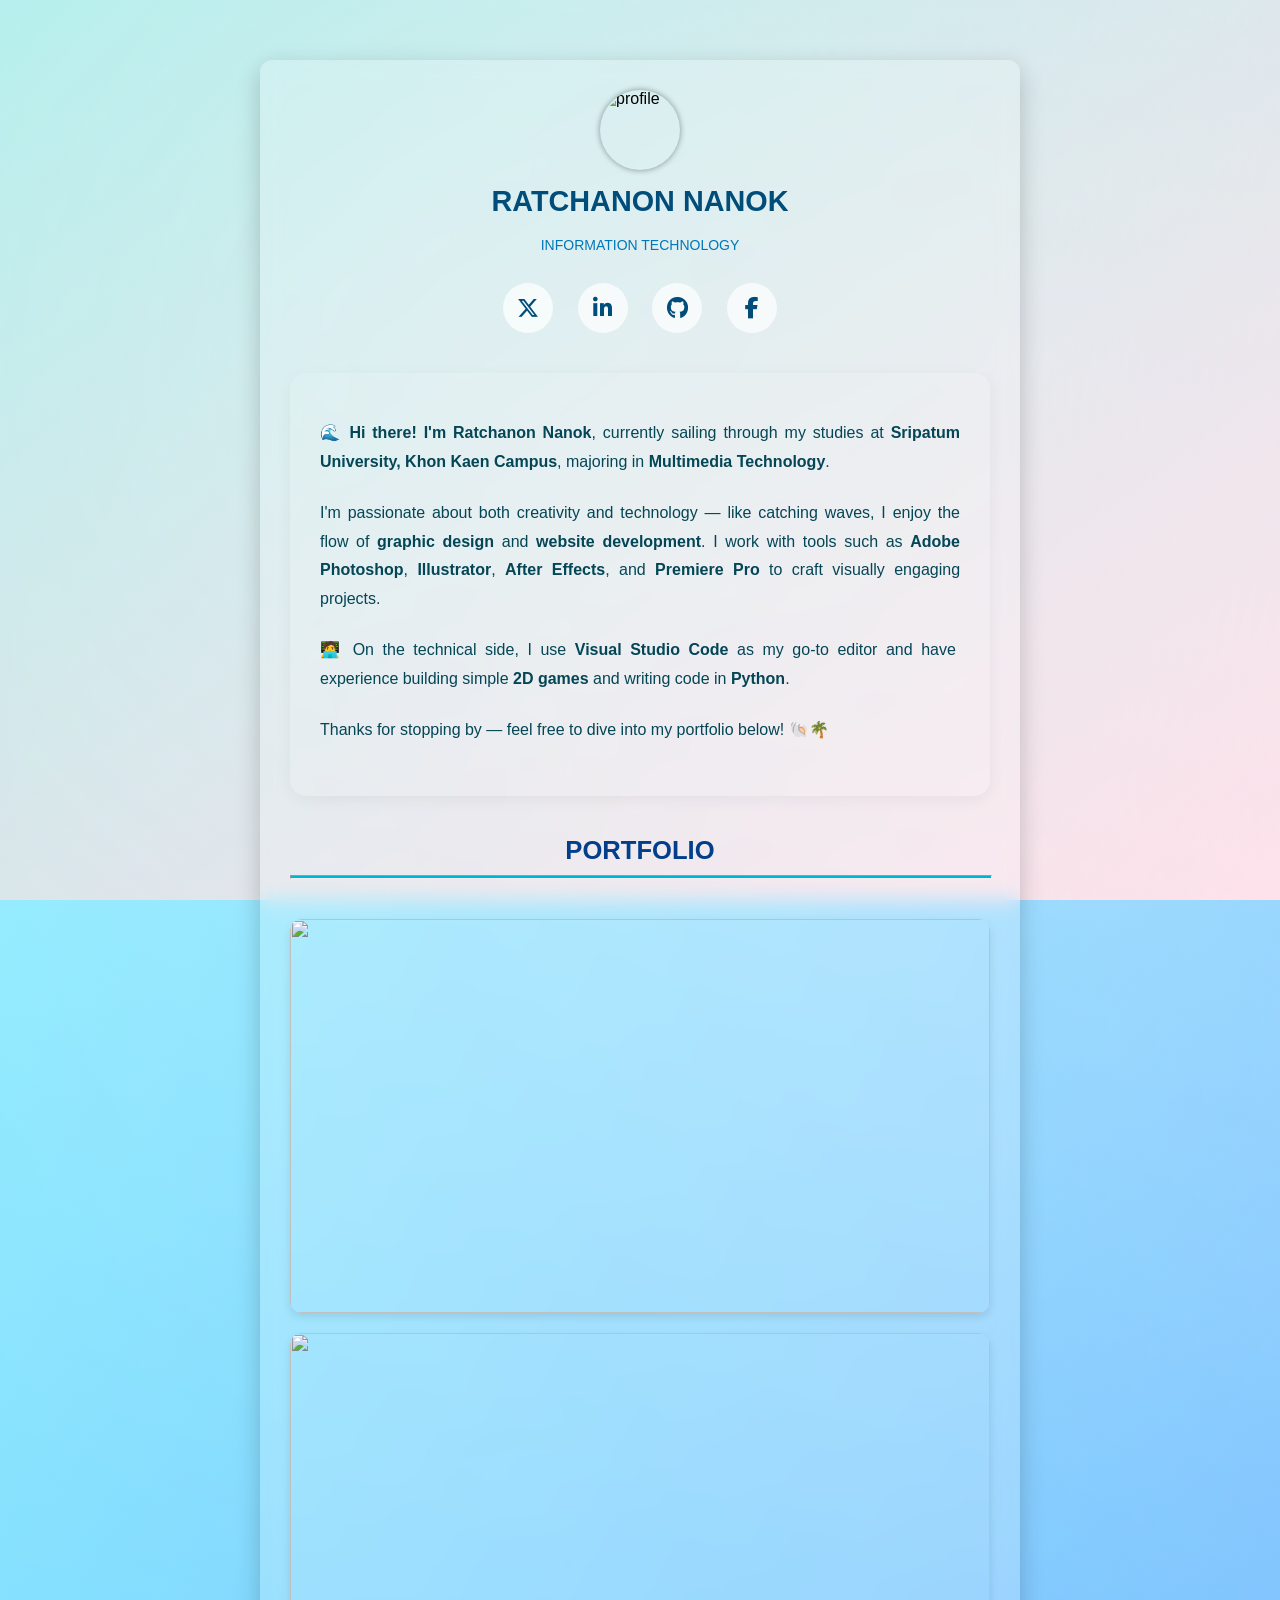
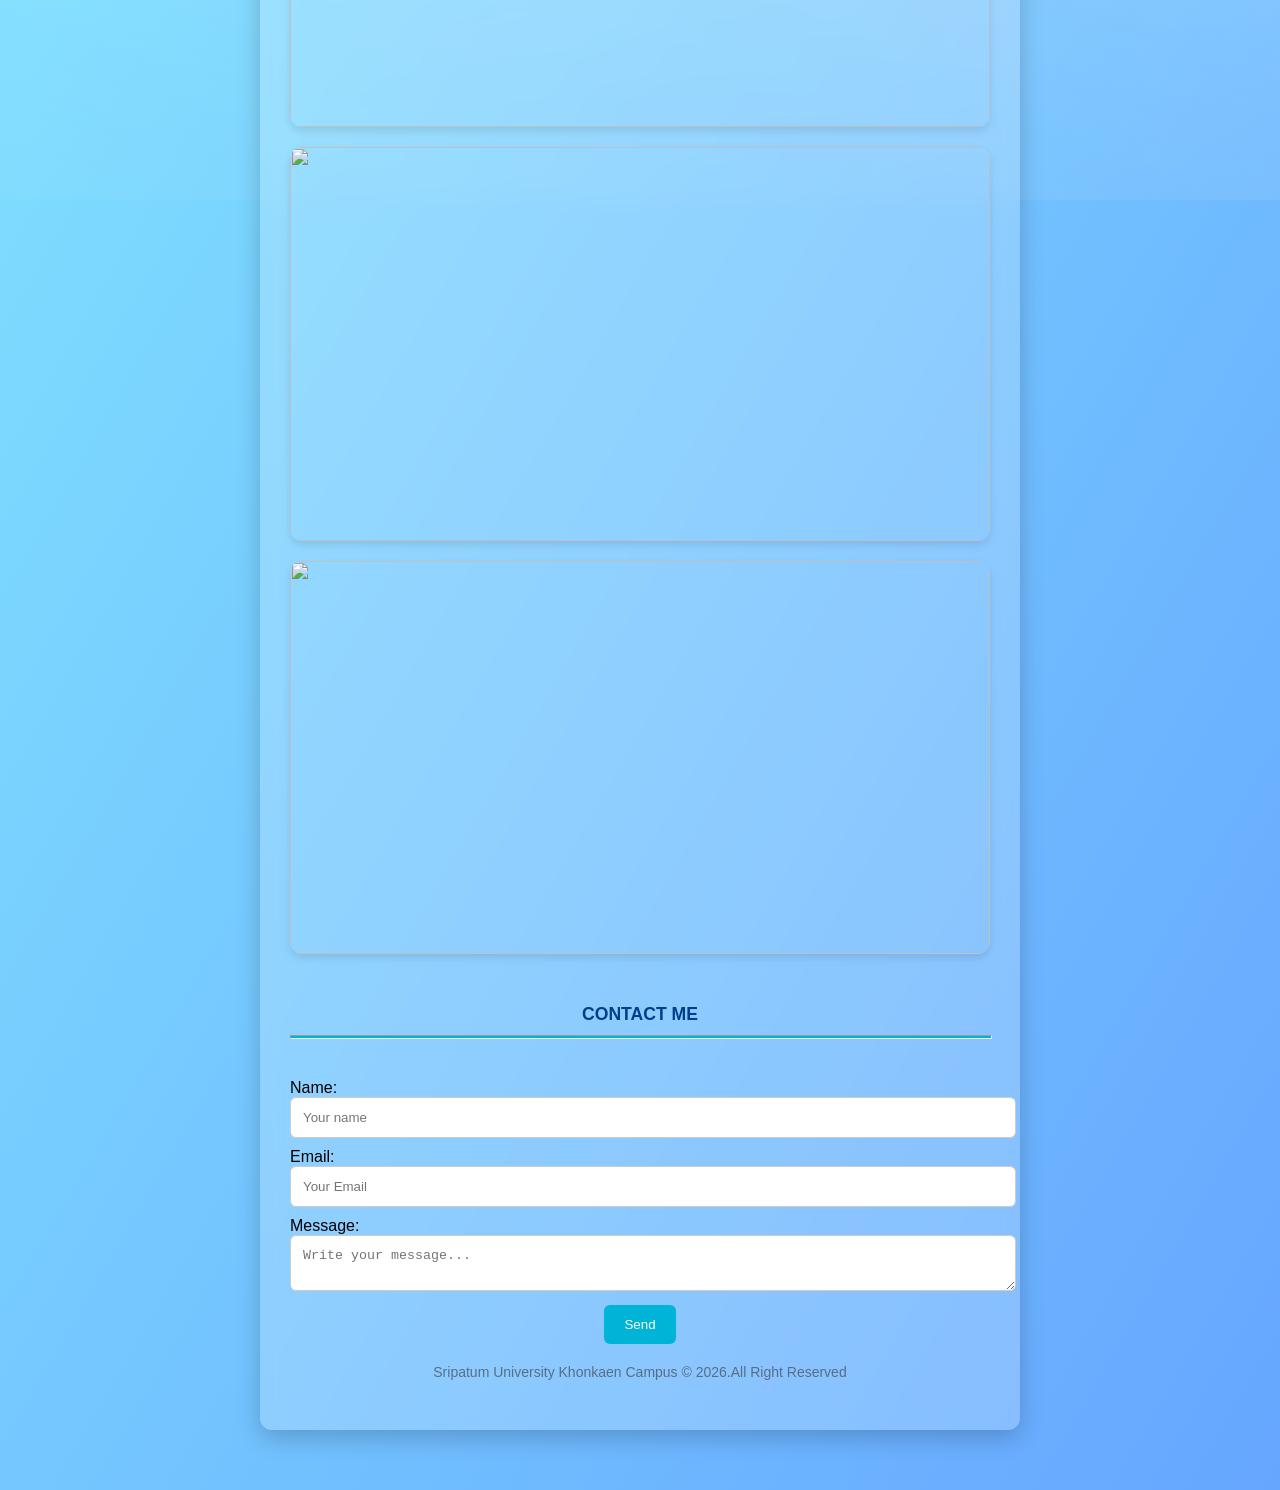
==== public/index.html @ 7cae32bb "Update index.html" ====
<!DOCTYPE html>
<html lang="en">
<head>
    <meta charset="UTF-8">
    <meta name="viewport" content="width=device-width, initial-scale=1.0">
    <title>Portfolio</title>
    
    <link rel="stylesheet" href="style.css">
    <link rel="stylesheet" href="https://cdnjs.cloudflare.com/ajax/libs/foundation/6.9.0/css/foundation.min.css">
    <link rel="stylesheet" href="https://cdnjs.cloudflare.com/ajax/libs/foundation/6.9.0/css/foundation-float.min.css">
    <link rel="stylesheet" href="https://cdnjs.cloudflare.com/ajax/libs/font-awesome/6.5.0/css/all.min.css">
</head>
<body>
<div class="bubble-container">
  <div class="bubble bubble1"></div>
  <div class="bubble bubble2"></div>
  <div class="bubble bubble3"></div>
  <div class="bubble bubble4"></div>
  <div class="bubble bubble5"></div>
  <div class="bubble bubble6"></div>
  <div class="bubble bubble7"></div>
  <div class="bubble bubble8"></div>
  <div class="bubble bubble9"></div>
  <div class="bubble bubble10"></div>
  <div class="bubble bubble11"></div>
  <div class="bubble bubble12"></div>
  <div class="bubble bubble13"></div>
  <div class="bubble bubble14"></div>
  <div class="bubble bubble15"></div>
</div>

  <div class="shimmer-light"></div>
  <div class="bg-wave"></div> <!-- ใส่ background ที่ลอยอยู่ -->
  <div class="container">

        <img class="logo" src="image/profile.jpg" alt="profile">
        <h1 class="name">Ratchanon Nanok</h1>
        <span class="slogan">Information Technology</span>
        <div class="social-img">
<ul>
  <li>
    <a href="https://x.com/tuchrucha" target="_blank">
      <i class="fab fa-x-twitter"></i>
    </a>
  </li>
  <li>
    <a href="https://www.linkedin.com/in/tuchrucha-proof-b56066392//" target="_blank">
      <i class="fab fa-linkedin-in"></i>
    </a>
  </li>
  <li>
    <a href="https://github.com/tuchrucha-alt" target="_blank">
      <i class="fab fa-github"></i>
    </a>
  </li>
  <li>
    <a href="https://www.facebook.com/ruchanon.nanok/" target="_blank">
      <i class="fab fa-facebook-f"></i>
    </a>
  </li>
</ul>

        <div class="bio sea-theme">
  <p>🌊 <strong>Hi there! I'm Ratchanon Nanok</strong>, currently sailing through my studies at <strong>Sripatum University, Khon Kaen Campus</strong>, majoring in <strong>Multimedia Technology</strong>.</p>

  <p>I'm passionate about both creativity and technology — like catching waves, I enjoy the flow of <strong>graphic design</strong> and <strong>website development</strong>. I work with tools such as <strong>Adobe Photoshop</strong>, <strong>Illustrator</strong>, <strong>After Effects</strong>, and <strong>Premiere Pro</strong> to craft visually engaging projects.</p>

  <p>🧑‍💻 On the technical side, I use <strong>Visual Studio Code</strong> as my go-to editor and have experience building simple <strong>2D games</strong> and writing code in <strong>Python</strong>.</p>

  <p>Thanks for stopping by — feel free to dive into my portfolio below! 🐚🌴</p>
</div>


        <h5 id="portfolio">Portfolio</h5>
        <hr>
        <div class="row">
            <div class="small-6 columns">
                <div class="work">
                    <img src="image/anime-character-traveling.jpg" alt="">
                </div>
            </div>
            <div class="small-6 columns">
                <div class="work">
                    <img src="image/anime-style-boy-girl-couple.jpg" alt="">
                </div>
            </div>
            <div class="small-6 columns">
                <div class="work">
                    <img src="image/beautiful-anime-flowers-cartoon-scene.jpg" alt="">
                </div>
            </div>
            <div class="small-6 columns">
                <div class="work">
                    <img src="image/river-landscape-illustration-pixel-art-style.jpg" alt="">
                </div>
            </div>
        </div>
        <h5>Contact Me</h5>
        <hr>
<form action="https://formspree.io/f/manaoppa" method="POST" onsubmit="setTimeout(() => this.reset(), 100);">
  <div class="row">
    <div class="medium-6 columns">
      <label for="name">Name:
        <input type="text" name="name" required placeholder="Your name">
      </label>
    </div>
    <div class="medium-6 columns">
      <label for="email">Email:
        <input type="email" name="email" required placeholder="Your Email">
      </label>
    </div>
    <div class="medium-12 columns">
      <label for="message">Message:
        <textarea name="message" required placeholder="Write your message..."></textarea>
      </label>
     <div style="text-align: center;">
  <button class="button" type="submit">Send</button>
</div>

  </div>
</form>


            <div class="footer">
                Sripatum University Khonkaen Campus &copy;
                <script>
                    document.write(new Date().getFullYear())
                </script>.All Right Reserved
            </div>
</body>
</html>
---- public/style.css ----
/* 🌊 Sea-themed background with glassmorphism content */

body {
    margin: 0;
    font-family: 'Segoe UI', Tahoma, Geneva, Verdana, sans-serif;
    position: relative;
    min-height: 100vh;
    background: linear-gradient(120deg, #89f7fe, #66a6ff);
    overflow-x: hidden;
}

/* Sea background overlay */
.bg-wave {
    position: fixed;
    top: 0;
    left: 0;
    width: 100%;
    height: 100%;
    background: linear-gradient(to bottom right, #a8edea, #fed6e3);
    z-index: -2;
}

.bg-wave::after {
    content: "";
    position: absolute;
    top: 0;
    left: 0;
    width: 200%;
    height: 200%;
    background: radial-gradient(circle at 20% 20%, rgba(255,255,255,0.4), transparent 70%),
                radial-gradient(circle at 80% 40%, rgba(255,255,255,0.4), transparent 70%);
    z-index: -1;
    animation: floatwave 15s ease-in-out infinite;
    opacity: 0.6;
}

@keyframes floatwave {
    0% { transform: translateY(0); }
    50% { transform: translateY(-40px); }
    100% { transform: translateY(0); }
}

body::before {
    content: '';
    position: fixed;
    top: 0;
    left: 0;
    width: 100%;
    height: 100%;
    background-image: url('wave-overlay.svg'); /* หรือภาพทะเลแนวใส */
    background-size: cover;
    background-position: center;
    opacity: 0.2;
    z-index: -3;
}

/* Floating container */
.container {
    background: rgba(255, 255, 255, 0.2);
    backdrop-filter: blur(10px);
    -webkit-backdrop-filter: blur(10px);
    padding: 30px;
    border-radius: 12px;
    max-width: 700px;
    margin: 60px auto;
    box-shadow: 0 8px 24px rgba(0,0,0,0.2);
    position: relative;
    z-index: 1;
}

/* Profile */
img.logo {
    width: 80px;
    height: 80px;
    border-radius: 50%;
    display: block;
    margin: 0 auto;
    box-shadow: 0 0 6px rgba(0, 0, 0, 0.4);
}

h1.name {
    text-transform: uppercase;
    font-size: 1.8rem;
    font-weight: bold;
    text-align: center;
    margin-top: 15px;
    color: #004d7a;
}

span.slogan {
    display: block;
    text-align: center;
    text-transform: uppercase;
    font-size: 14px;
    color: #0077b6;
    margin-bottom: 30px;
}

/* Social Media Icons */
.social-img ul {
    margin: 0;
    padding: 0;
    text-align: center;
    margin-bottom: 40px;
}

.social-img ul li {
    display: inline-flex;
    justify-content: center;
    align-items: center;
    width: 50px;
    height: 50px;
    margin: 0 10px;
    background: rgba(255, 255, 255, 0.7);
    border-radius: 50%;
    cursor: pointer;
    transition: background 150ms ease-in-out, transform 0.2s;
}

.social-img ul li i {
    font-size: 22px;
    color: #004d7a;
    transition: color 0.3s ease, transform 0.3s ease;
}

.social-img ul li:hover {
    background: #ffffff;
    transform: scale(1.2);
}

.social-img ul li:hover i.fa-x-twitter {
    color: #000000;
}
.social-img ul li:hover i.fa-linkedin-in {
    color: #0077B5;
}
.social-img ul li:hover i.fa-github {
    color: #333333;
}
.social-img ul li:hover i.fa-facebook-f {
    color: #1877F2;
}

/* Bio Section */
p.bio {
    text-align: center;
    color: #333;
    font-size: 15px;
    line-height: 1.6;
}

/* Section Headings */
h5 {
    text-align: center;
    font-size: 1.1rem;
    margin-top: 50px;
    margin-bottom: 0;
    text-transform: uppercase;
    color: #023e8a;
}

/* ✅ ปรับ width ให้มีหน่วย */
hr {
    width: 100%;
    height: 2px;
    background-color: #00b4d8;
    margin-bottom: 40px;
    margin-top: 10px;
}

/* Portfolio */
.work {
    margin-bottom: 20px;
}

.work img {
    width: 100%;
    border-radius: 10px;
    transition: transform 0.3s ease;
}

.work img:hover {
    transform: scale(1.03);
}

/* Contact Form */
form input,
form textarea {
    width: 100%;
    padding: 12px;
    border: 1px solid #ccc;
    margin-bottom: 10px;
    border-radius: 6px;
}

form .button {
    background-color: #00b4d8;
    color: white;
    padding: 12px 20px;
    border: none;
    border-radius: 6px;
    cursor: pointer;
    transition: background 0.3s;
}

form .button:hover {
    background-color: #0077b6;
}

/* Footer */
.footer {
    text-align: center;
    padding: 20px 0;
    color: rgba(51, 51, 51, 0.6);
    font-size: 14px;
}
.bubble-container {
  position: fixed;
  top: 0;
  left: 0;
  width: 100%;
  height: 100%;
  pointer-events: none; /* ให้คลิกผ่านได้ */
  z-index: -1;
  overflow: hidden;
}
.bubble-container {
  position: fixed;
  top: 0;
  left: 0;
  width: 100%;
  height: 100%;
  pointer-events: none;
  z-index: -1;
  overflow: hidden;
}

.bubble {
  position: absolute;
  bottom: -50px;
  border-radius: 50%;
  background: rgba(255, 255, 255, 0.6); /* สีฟองชัดขึ้น */
  opacity: 0.8;
  animation: rise 12s ease-in infinite;
}

@keyframes rise {
  0% {
    transform: translateY(0) scale(1);
    opacity: 0.6;
  }
  50% {
    opacity: 1;
  }
  100% {
    transform: translateY(-120vh) scale(0.5);
    opacity: 0;
  }
}

/* 🎈 ปรับขนาด ตำแหน่ง เวลาแตกต่าง */
.bubble1  { width: 12px; height: 12px; left: 5%;  animation-delay: 0s;  animation-duration: 10s; }
.bubble2  { width: 20px; height: 20px; left: 15%; animation-delay: 2s;  animation-duration: 14s; }
.bubble3  { width: 16px; height: 16px; left: 25%; animation-delay: 4s;  animation-duration: 12s; }
.bubble4  { width: 10px; height: 10px; left: 35%; animation-delay: 1s;  animation-duration: 11s; }
.bubble5  { width: 18px; height: 18px; left: 45%; animation-delay: 3s;  animation-duration: 13s; }
.bubble6  { width: 14px; height: 14px; left: 55%; animation-delay: 1.5s;animation-duration: 10s; }
.bubble7  { width: 22px; height: 22px; left: 65%; animation-delay: 2.5s;animation-duration: 15s; }
.bubble8  { width: 12px; height: 12px; left: 75%; animation-delay: 0.5s;animation-duration: 9s; }
.bubble9  { width: 18px; height: 18px; left: 85%; animation-delay: 1s;  animation-duration: 11s; }
.bubble10 { width: 10px; height: 10px; left: 95%; animation-delay: 3s;  animation-duration: 13s; }
.bubble11 { width: 15px; height: 15px; left: 20%; animation-delay: 4s;  animation-duration: 10s; }
.bubble12 { width: 17px; height: 17px; left: 40%; animation-delay: 2s;  animation-duration: 12s; }
.bubble13 { width: 13px; height: 13px; left: 60%; animation-delay: 5s;  animation-duration: 10s; }
.bubble14 { width: 19px; height: 19px; left: 80%; animation-delay: 0s;  animation-duration: 11s; }
.bubble15 { width: 14px; height: 14px; left: 50%; animation-delay: 1s;  animation-duration: 14s; }

.shimmer-light {
  position: fixed;
  top: 0;
  left: 0;
  width: 200%;
  height: 200%;
  z-index: 0;
  pointer-events: none;
  background:
    radial-gradient(circle at 30% 40%, rgba(255, 255, 255, 0.12) 0%, transparent 50%),
    radial-gradient(circle at 70% 60%, rgba(255, 255, 255, 0.1) 0%, transparent 60%),
    radial-gradient(circle at 50% 20%, rgba(255, 255, 255, 0.08) 0%, transparent 50%);
  animation: shimmerMove 15s ease-in-out infinite;
  opacity: 0.6;
  mix-blend-mode: screen; /* ทำให้ระยิบเบลนด์กับพื้นหลัง */
}

@keyframes shimmerMove {
  0% {
    transform: translate(0%, 0%) rotate(0deg) scale(1);
  }
  50% {
    transform: translate(-10%, -10%) rotate(180deg) scale(1.1);
  }
  100% {
    transform: translate(0%, 0%) rotate(360deg) scale(1);
  }
}
.work {
  width: 100%;
  aspect-ratio: 16 / 9; /* ทำให้ทุกภาพสัดส่วน 16:9 */
  overflow: hidden;
  border-radius: 12px;
  box-shadow: 0 4px 8px rgba(0, 0, 0, 0.1);
  margin-bottom: 20px;
}

.work img {
  width: 100%;
  height: 100%;
  object-fit: cover; /* ตัดภาพให้เต็มกรอบแบบไม่บิดเบี้ยว */
  display: block;
}
.bio.sea-theme {
  background: rgba(255, 255, 255, 0.08);
  padding: 30px;
  border-radius: 16px;
  font-family: 'Segoe UI', sans-serif;
  font-size: 16px;
  color: #044655;
  line-height: 1.75;
  max-width: 720px;
  margin: 0 auto;
  box-shadow: 0 4px 15px rgba(0, 0, 0, 0.05);
}

.bio.sea-theme p {
  margin-bottom: 20px;
  text-align: justify;
}

.bio.sea-theme .emoji {
  margin-right: 5px;
  font-size: 1.2em;
}

.bio.sea-theme .highlight {
  font-weight: 600;
  color: #007a9a;
}

.bio.sea-theme .closing {
  text-align: center;
  font-style: italic;
  color: #066d87;
}
/* ✅ แก้ระยะห่างตัวอักษรของ bio paragraph */
.bio.sea-theme p {
  margin-bottom: 22px;
  line-height: 1.8;         /* ให้พอดี อ่านง่าย */
  letter-spacing: normal;   /* ลดช่องว่างระหว่างตัวอักษร */
  font-size: 16px;
}

/* ✅ ลดความหนาพิเศษเกินไปของ <strong> ใน bio */
.bio.sea-theme strong {
  font-weight: 600; /* จาก 700 หรือ 800 ลดเหลือ 600 ให้อ่านง่ายขึ้น */
}

/* ✅ เพิ่มระยะห่างก่อน portfolio */
#portfolio {
  margin-top: 40px;  /* ปรับค่าตามต้องการ */
  text-align: center;
  font-size: 1.6rem;
}
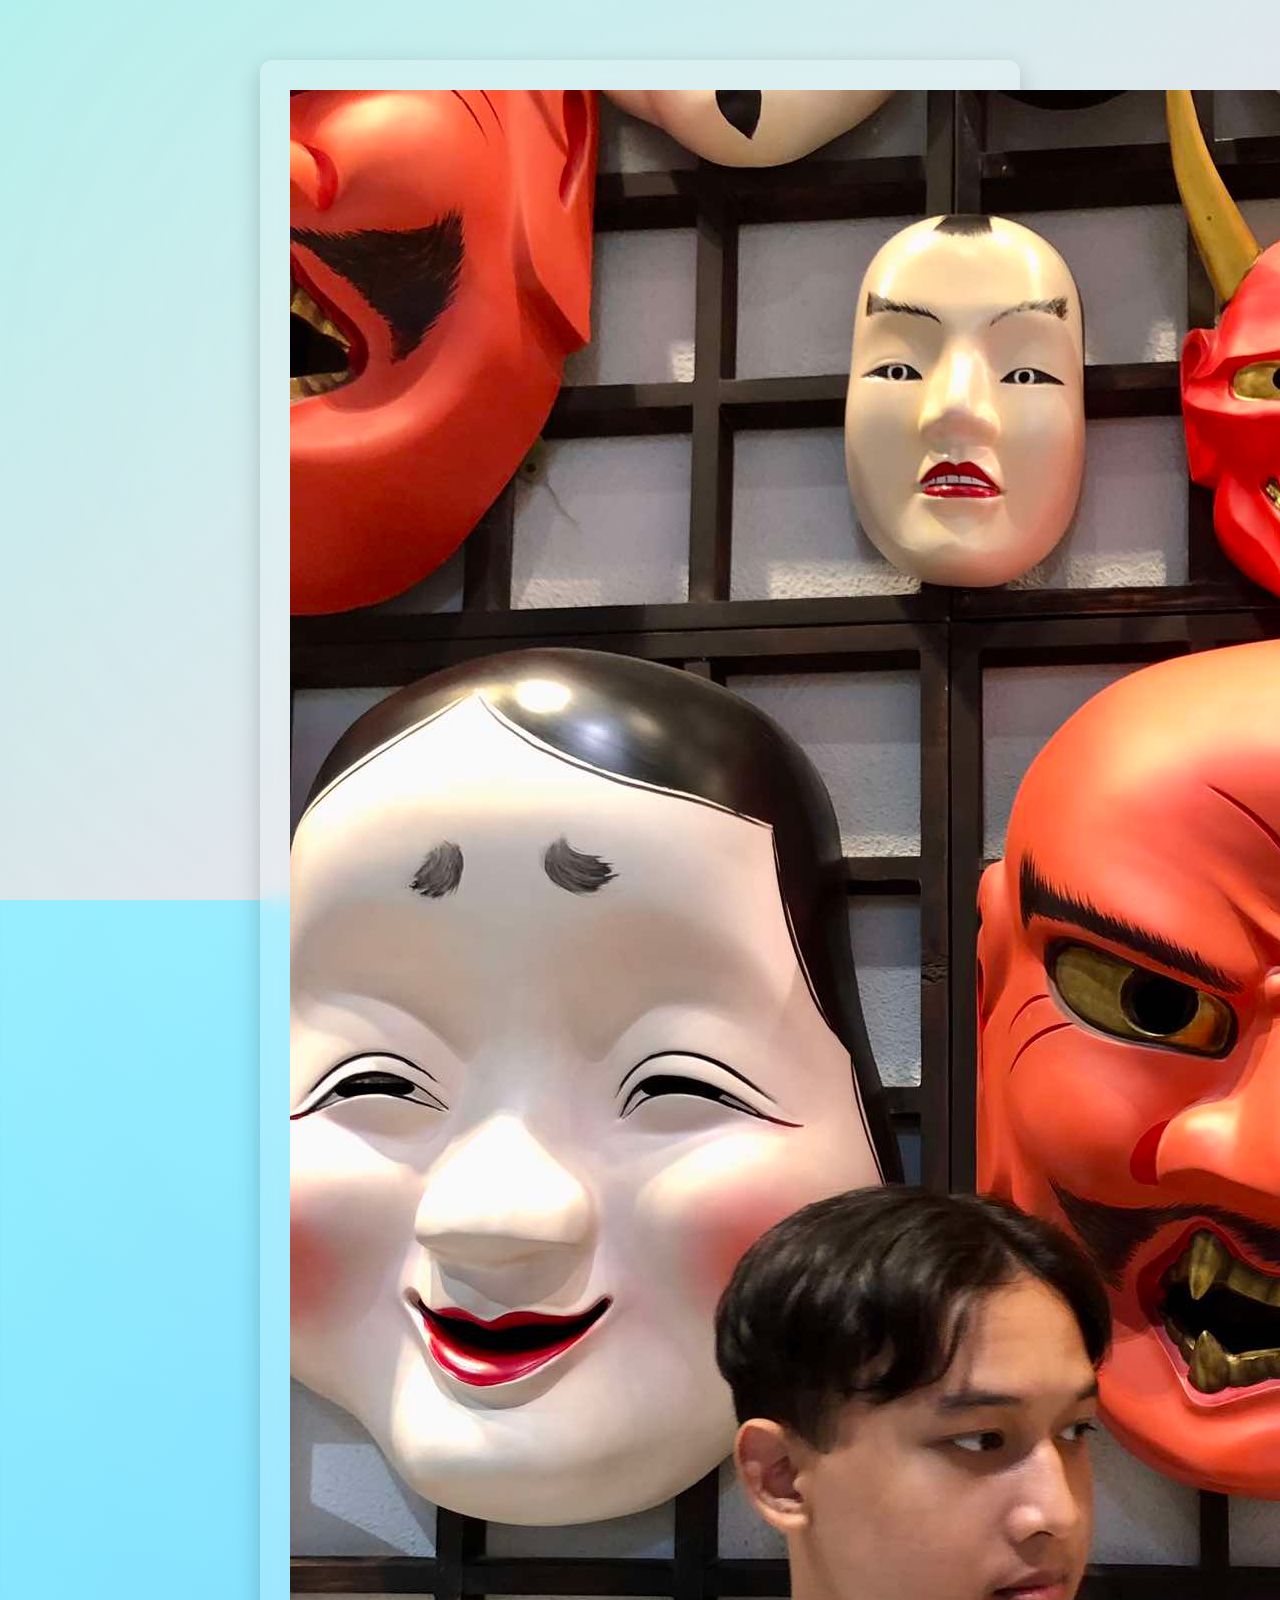
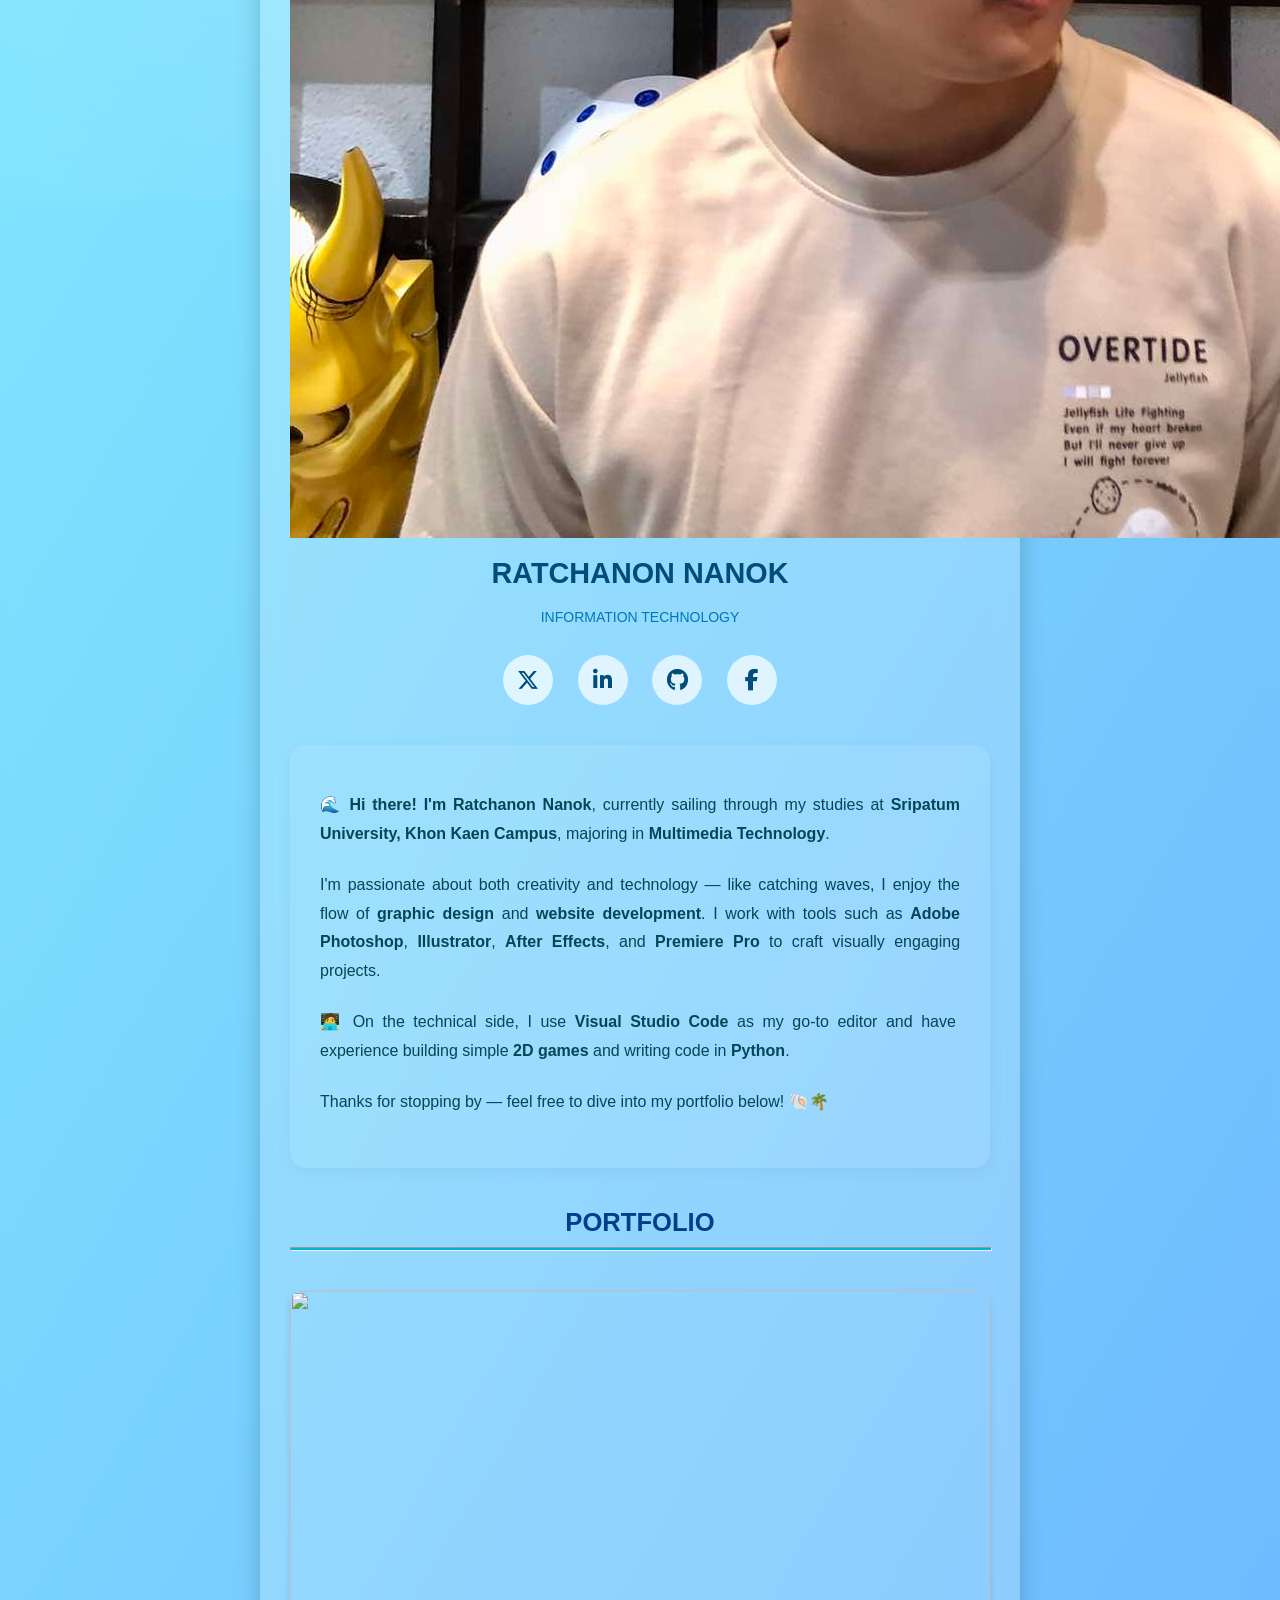
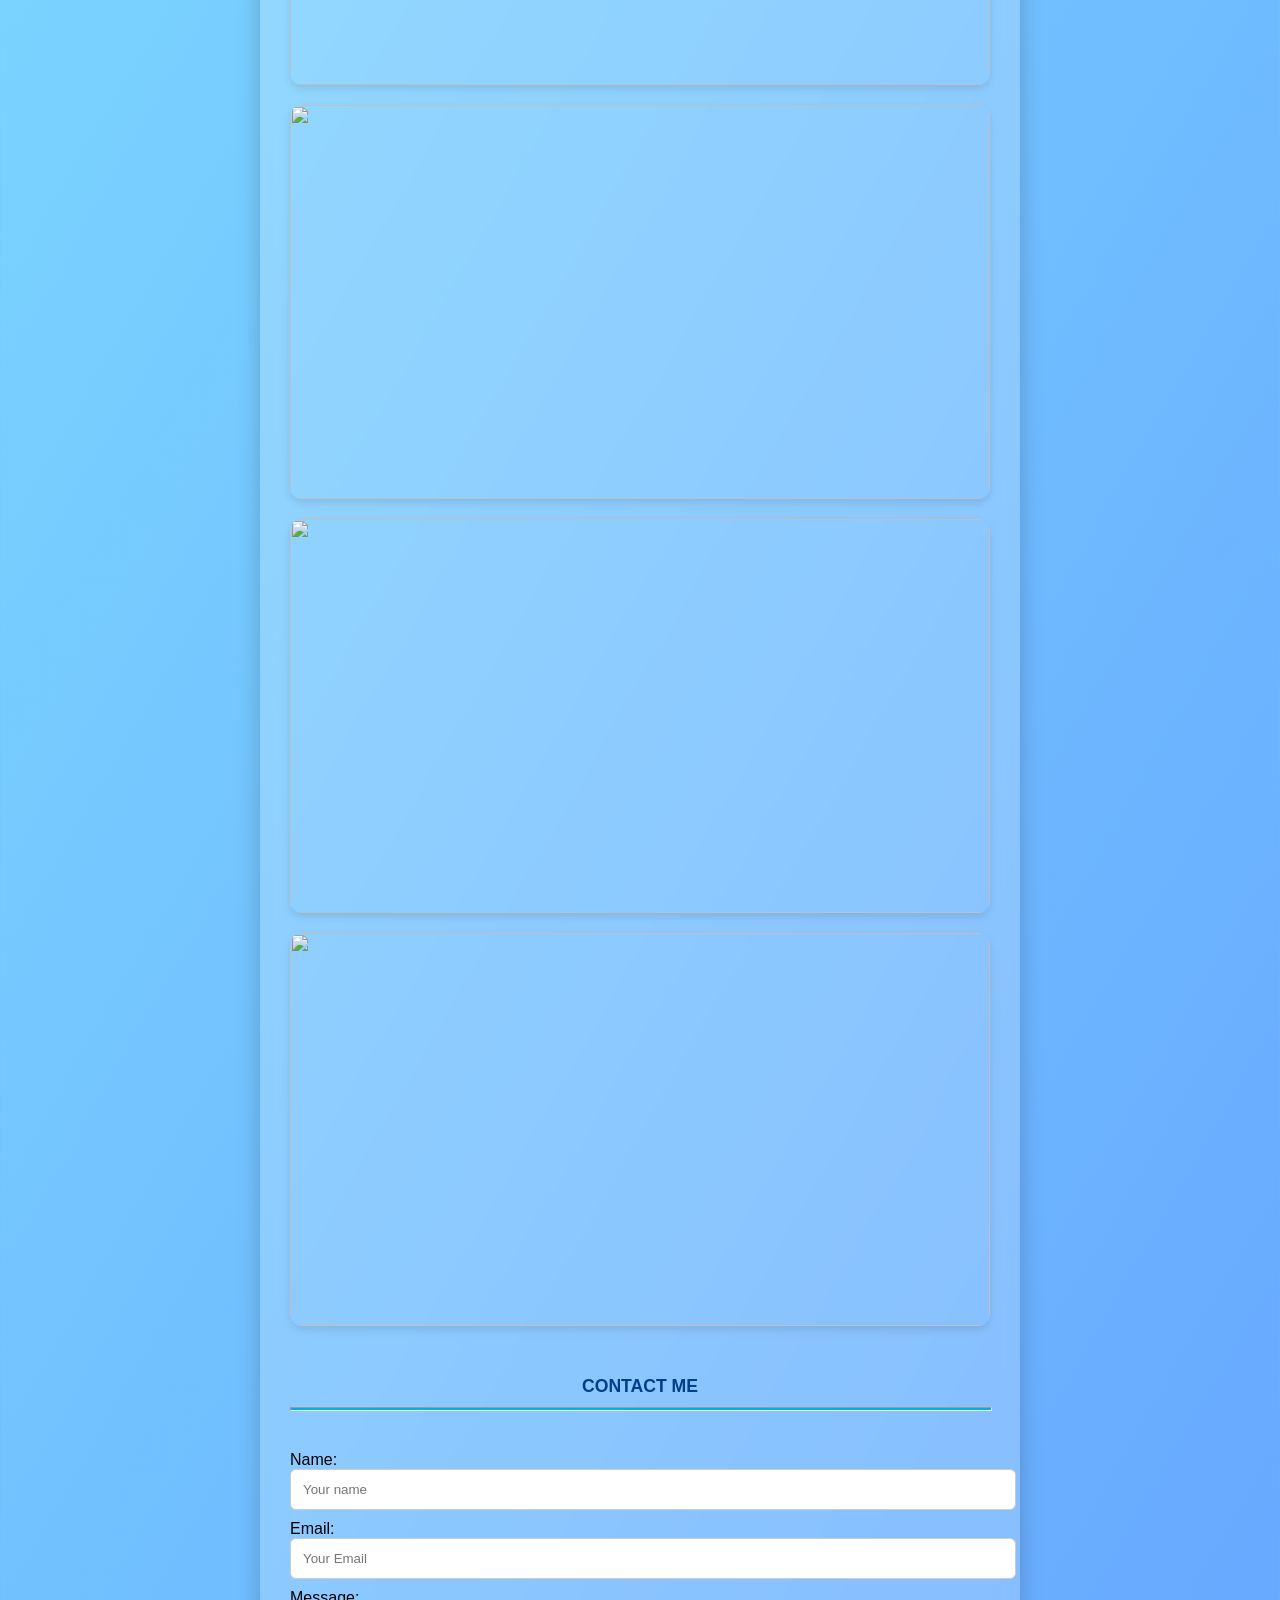
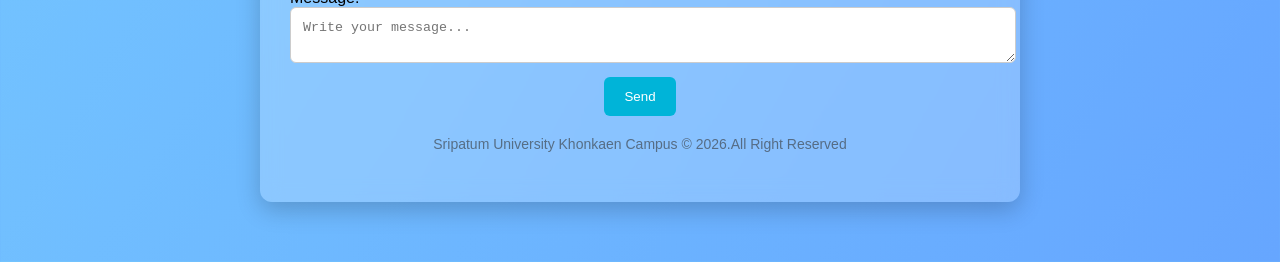
==== commit 6c1d78dd: "Update index.html" ====
--- a/public/index.html
+++ b/public/index.html
@@ -33,7 +33,7 @@
   <div class="bg-wave"></div> <!-- ใส่ background ที่ลอยอยู่ -->
   <div class="container">
 
-        <img class="logo" src="image/profile.jpg" alt="profile">
+        <img src="public/image/profile.jpg" alt="profile">
         <h1 class="name">Ratchanon Nanok</h1>
         <span class="slogan">Information Technology</span>
         <div class="social-img">
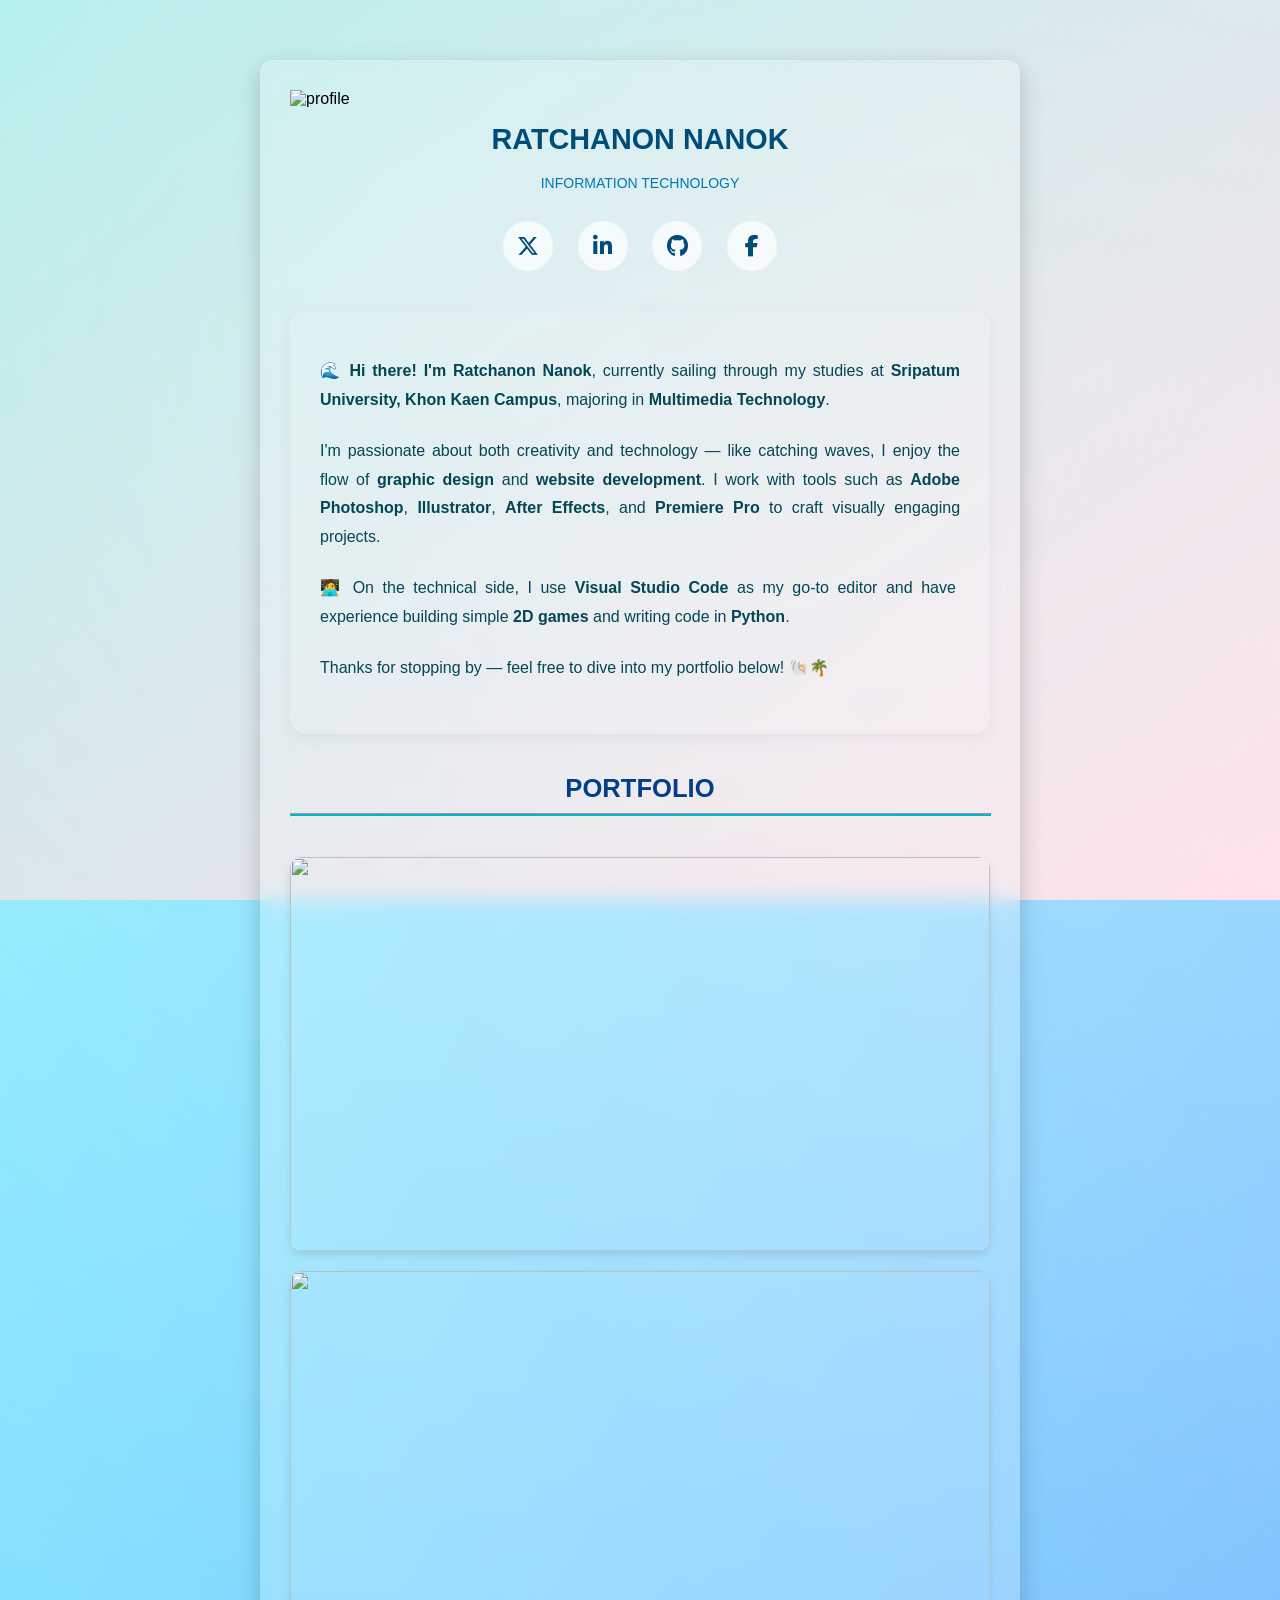
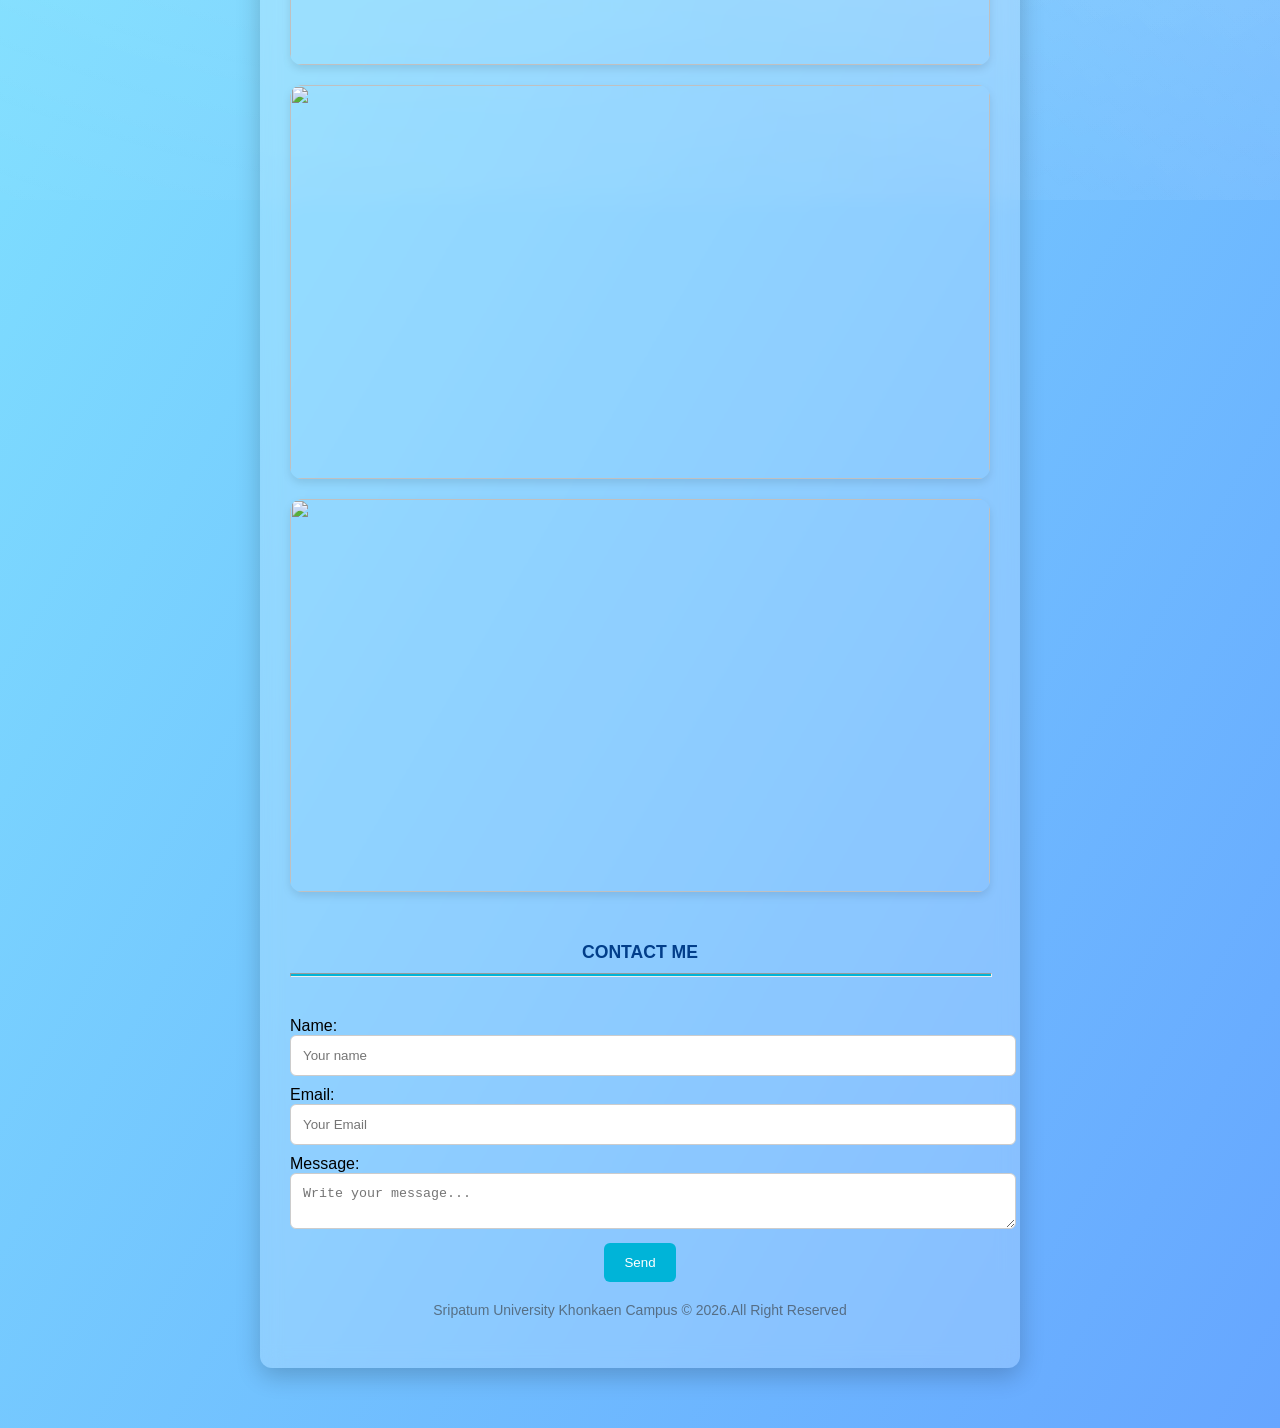
==== commit 9b7070fa: "Update index.html" ====
--- a/public/index.html
+++ b/public/index.html
@@ -33,7 +33,7 @@
   <div class="bg-wave"></div> <!-- ใส่ background ที่ลอยอยู่ -->
   <div class="container">
 
-        <img src="public/image/profile.jpg" alt="profile">
+        <img src="./image/profile.jpg" alt="profile">
         <h1 class="name">Ratchanon Nanok</h1>
         <span class="slogan">Information Technology</span>
         <div class="social-img">
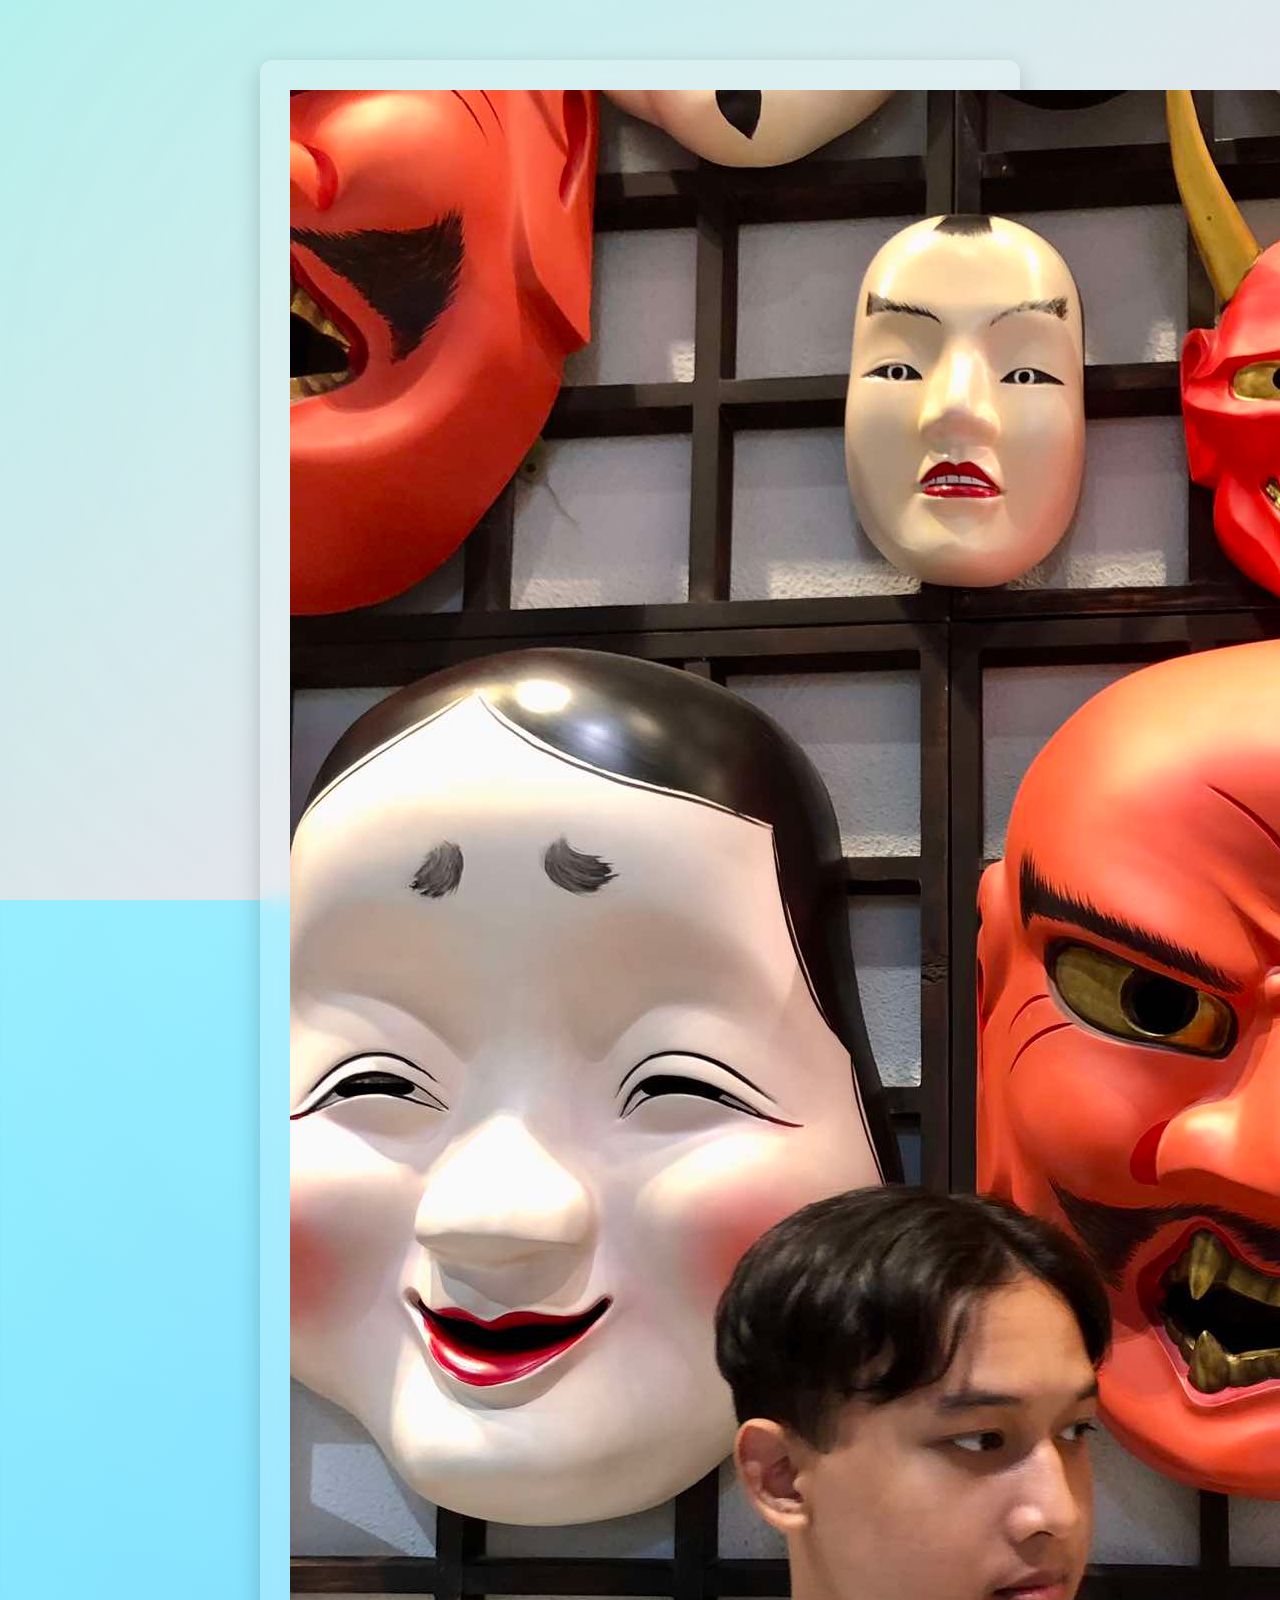
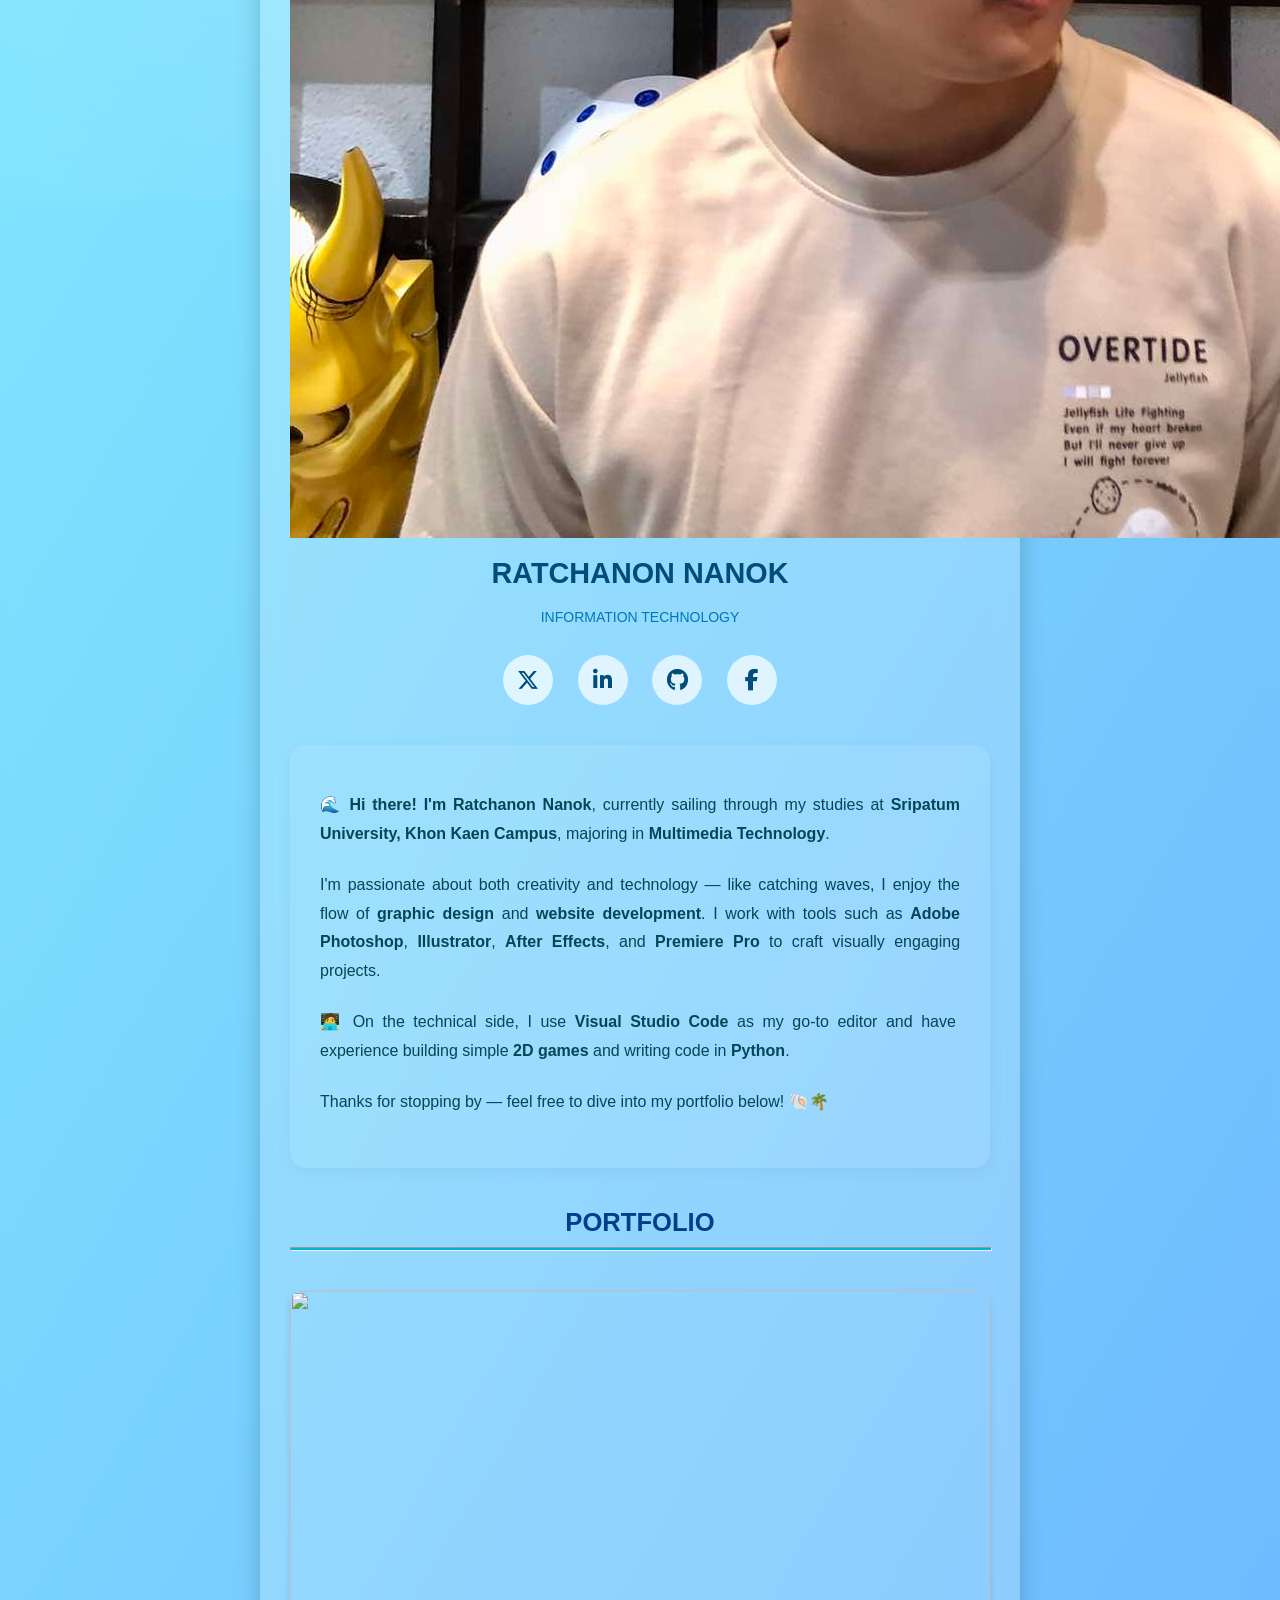
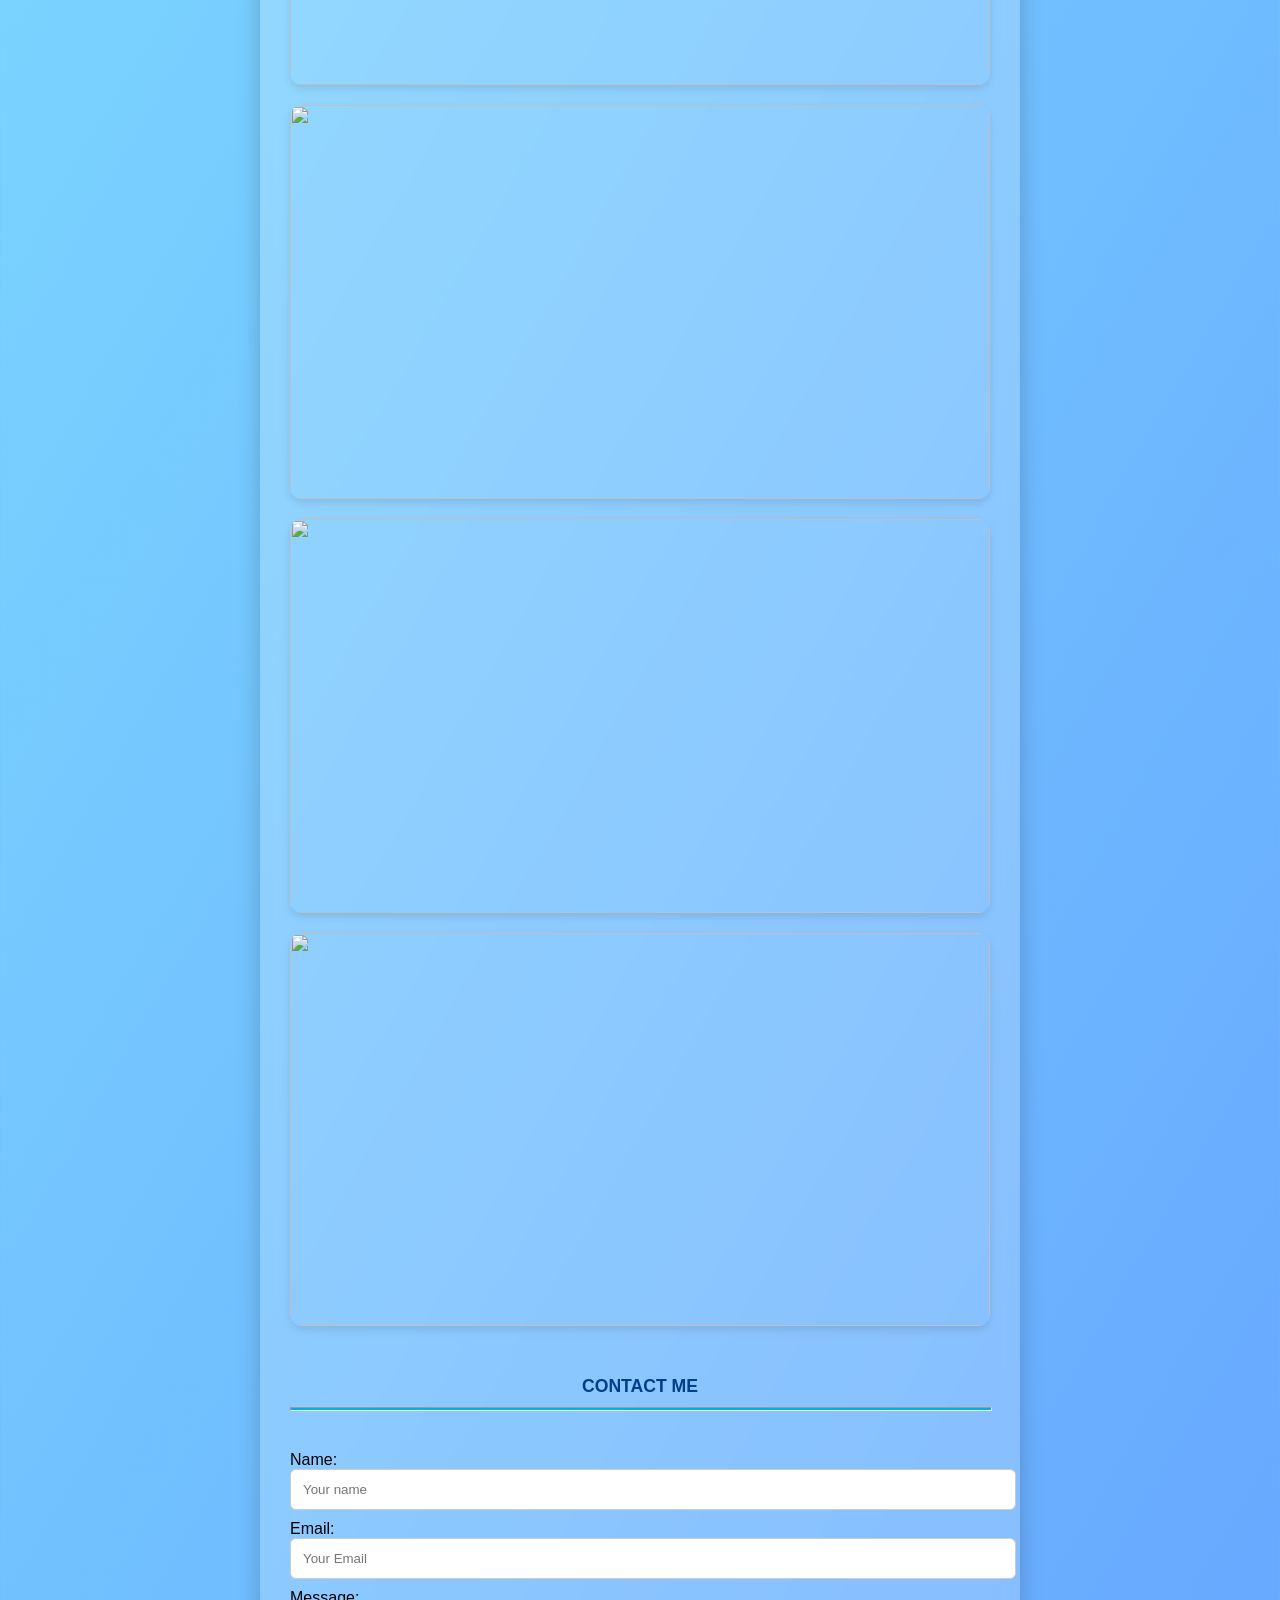
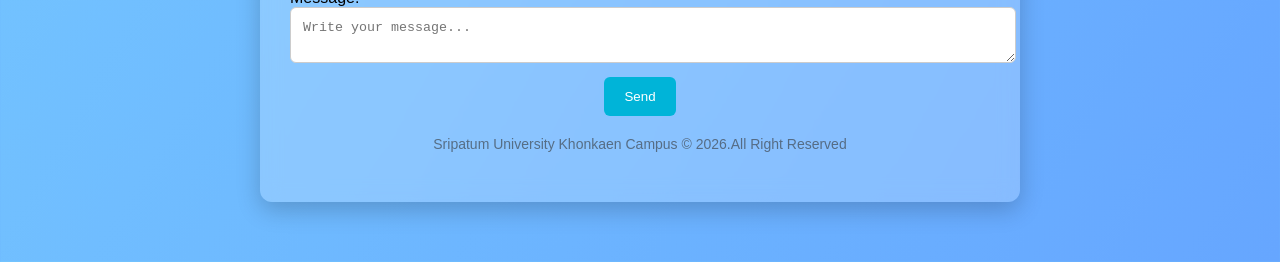
==== commit a2924862: "Update index.html" ====
--- a/public/index.html
+++ b/public/index.html
@@ -33,7 +33,7 @@
   <div class="bg-wave"></div> <!-- ใส่ background ที่ลอยอยู่ -->
   <div class="container">
 
-        <img src="./image/profile.jpg" alt="profile">
+        <img src="public/image/profile.jpg" alt="profile">
         <h1 class="name">Ratchanon Nanok</h1>
         <span class="slogan">Information Technology</span>
         <div class="social-img">
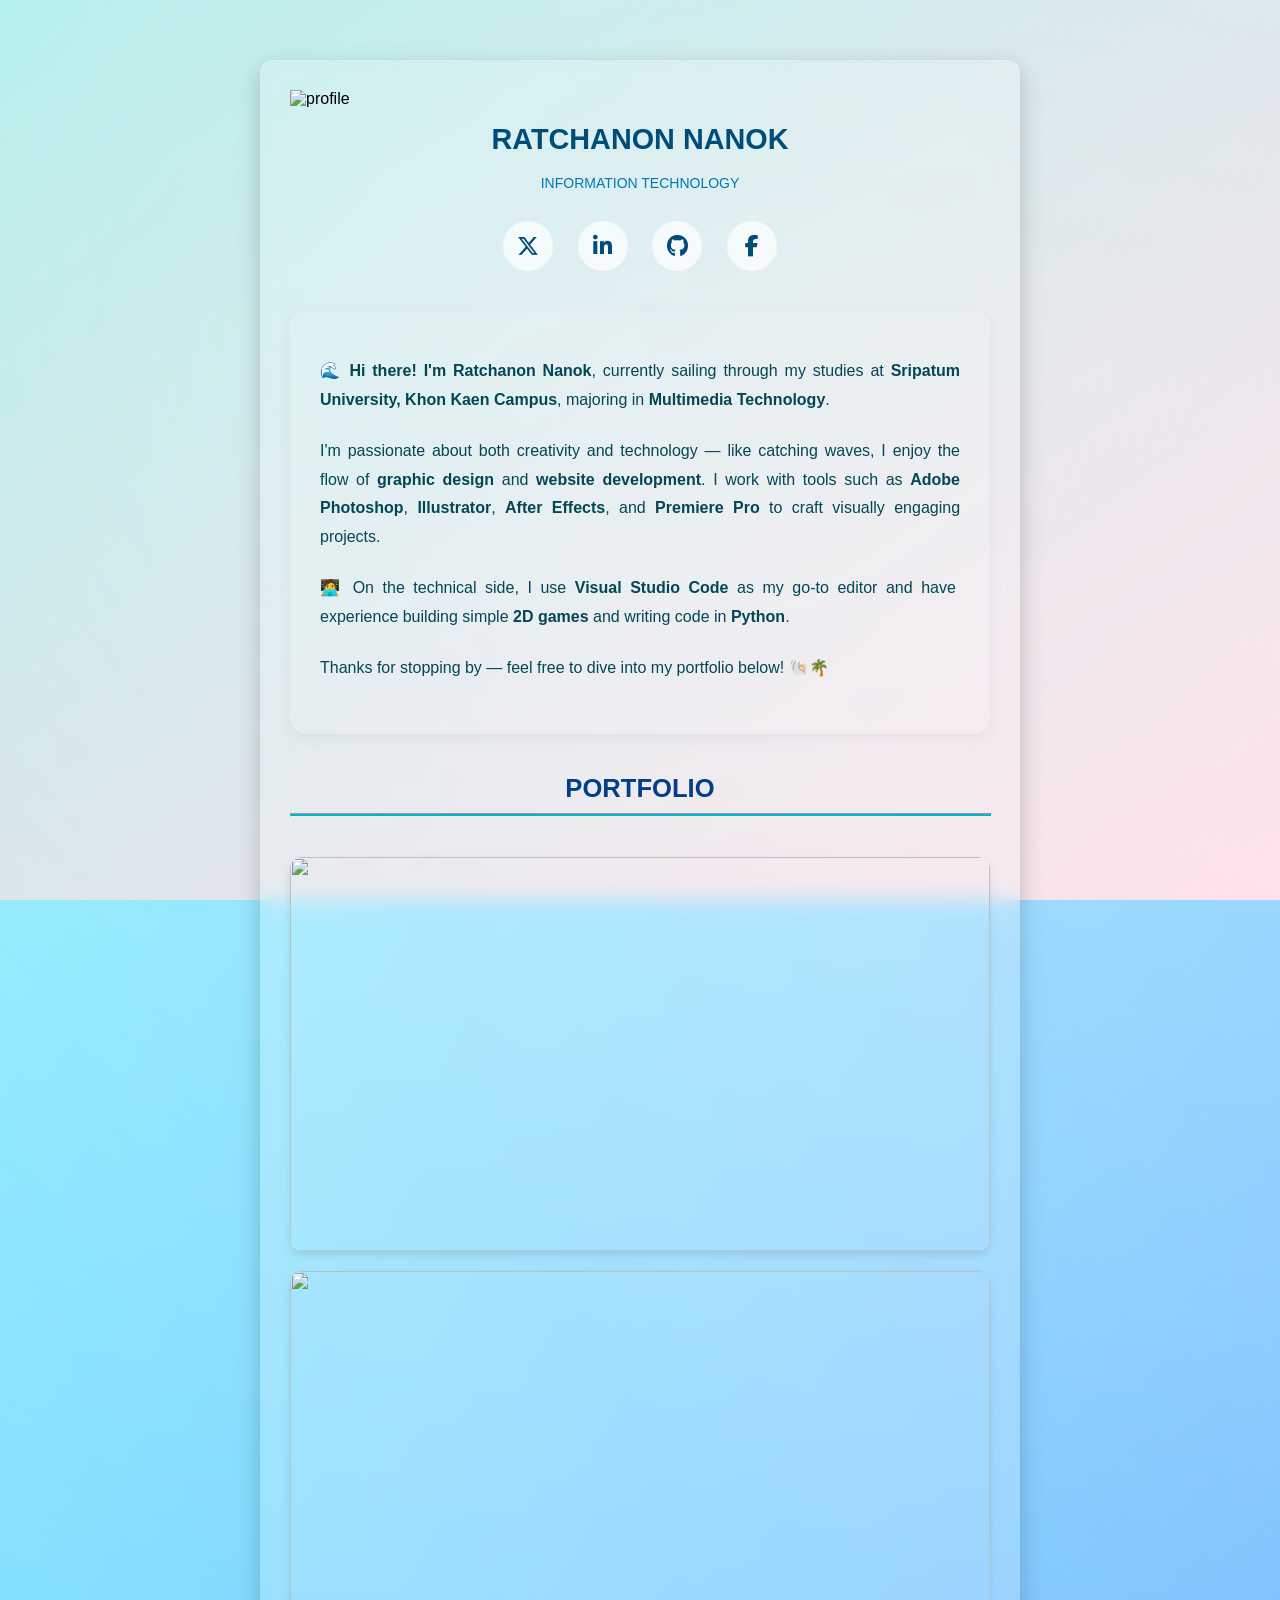
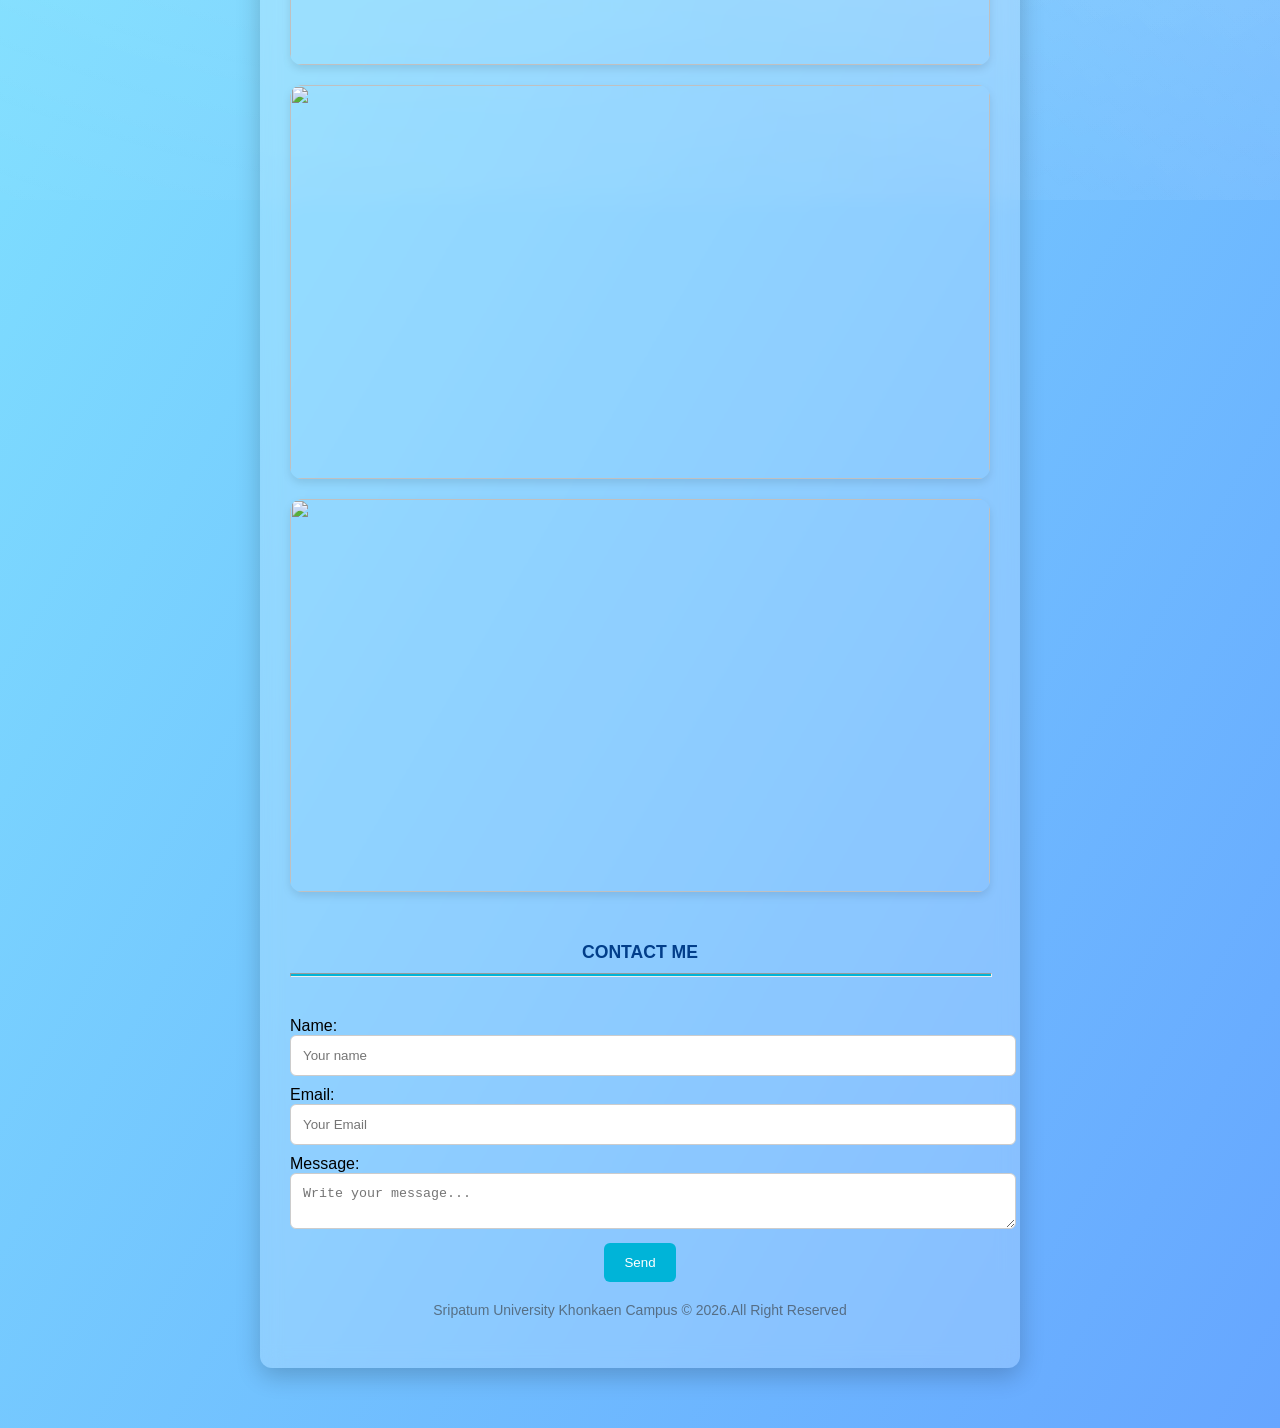
==== commit 79e82212: "Update index.html" ====
--- a/public/index.html
+++ b/public/index.html
@@ -33,7 +33,7 @@
   <div class="bg-wave"></div> <!-- ใส่ background ที่ลอยอยู่ -->
   <div class="container">
 
-        <img src="public/image/profile.jpg" alt="profile">
+        <img src="image/profile.jpg" alt="profile">
         <h1 class="name">Ratchanon Nanok</h1>
         <span class="slogan">Information Technology</span>
         <div class="social-img">
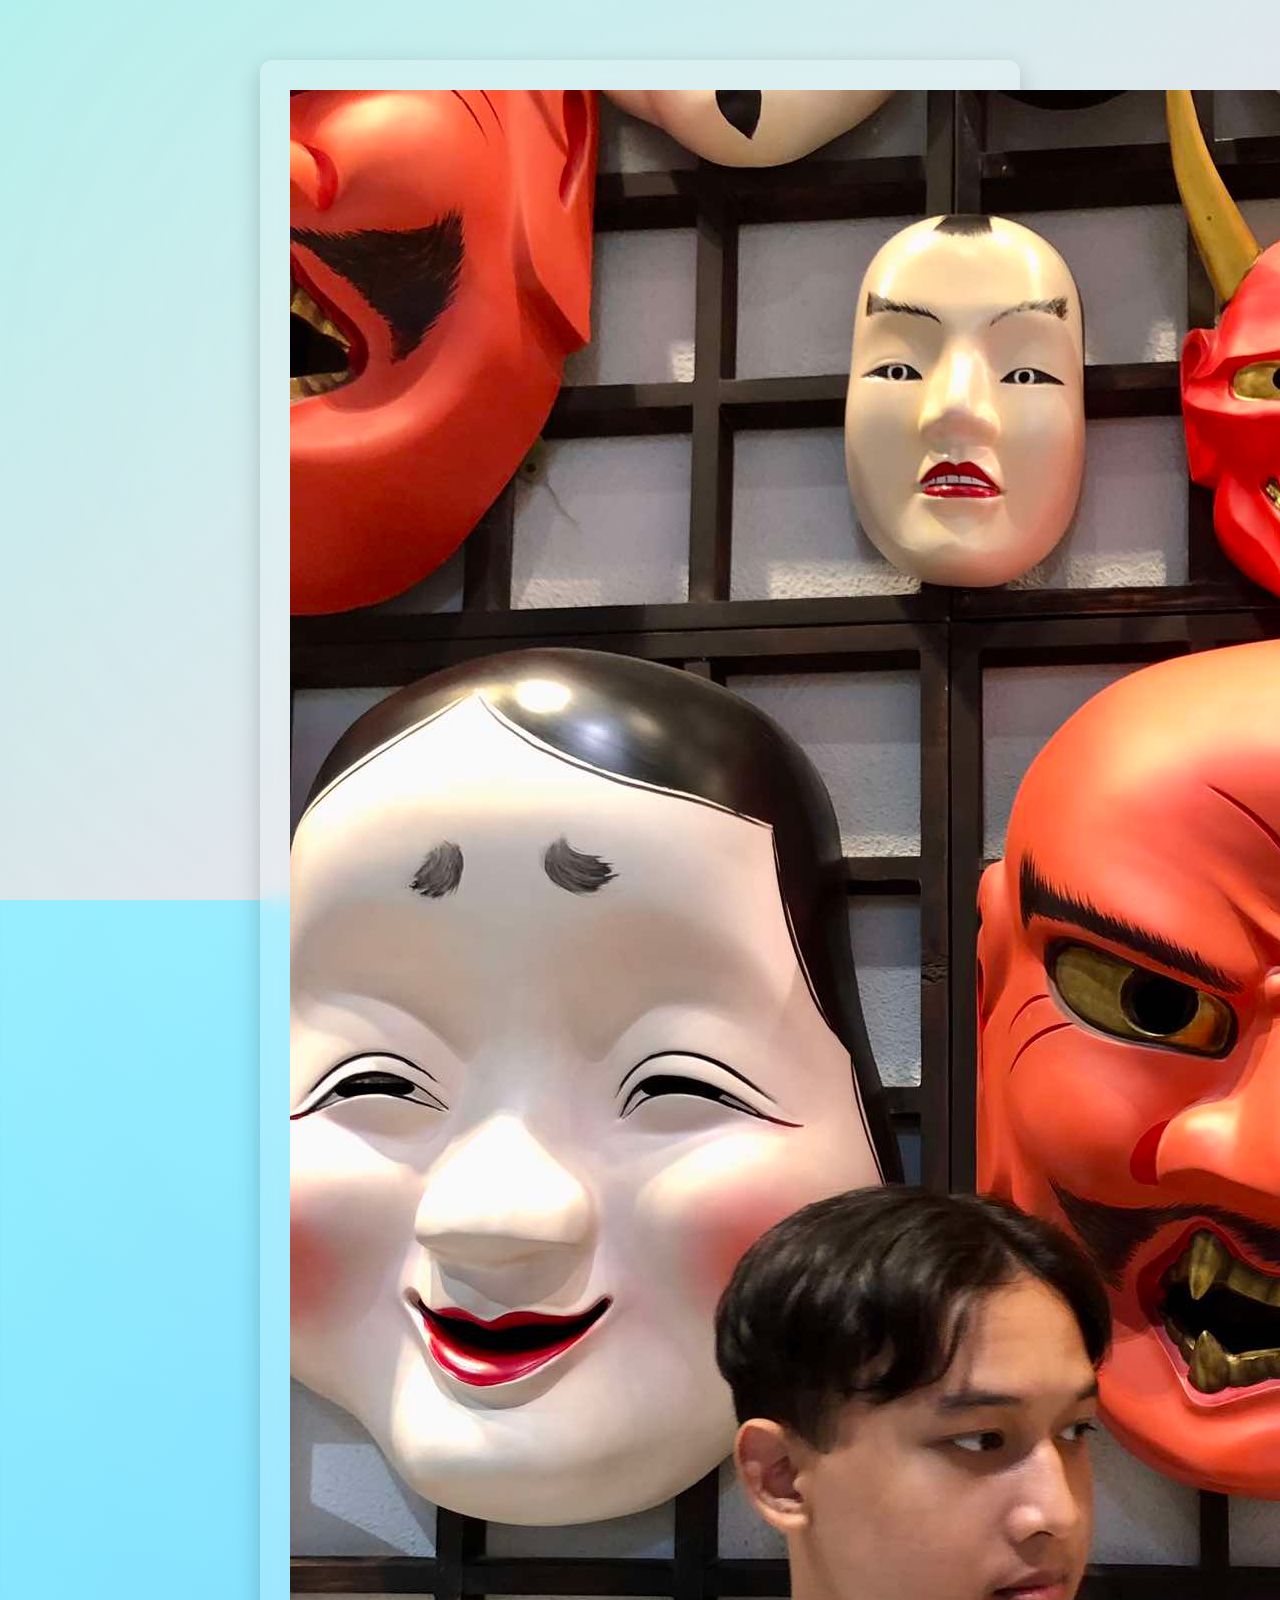
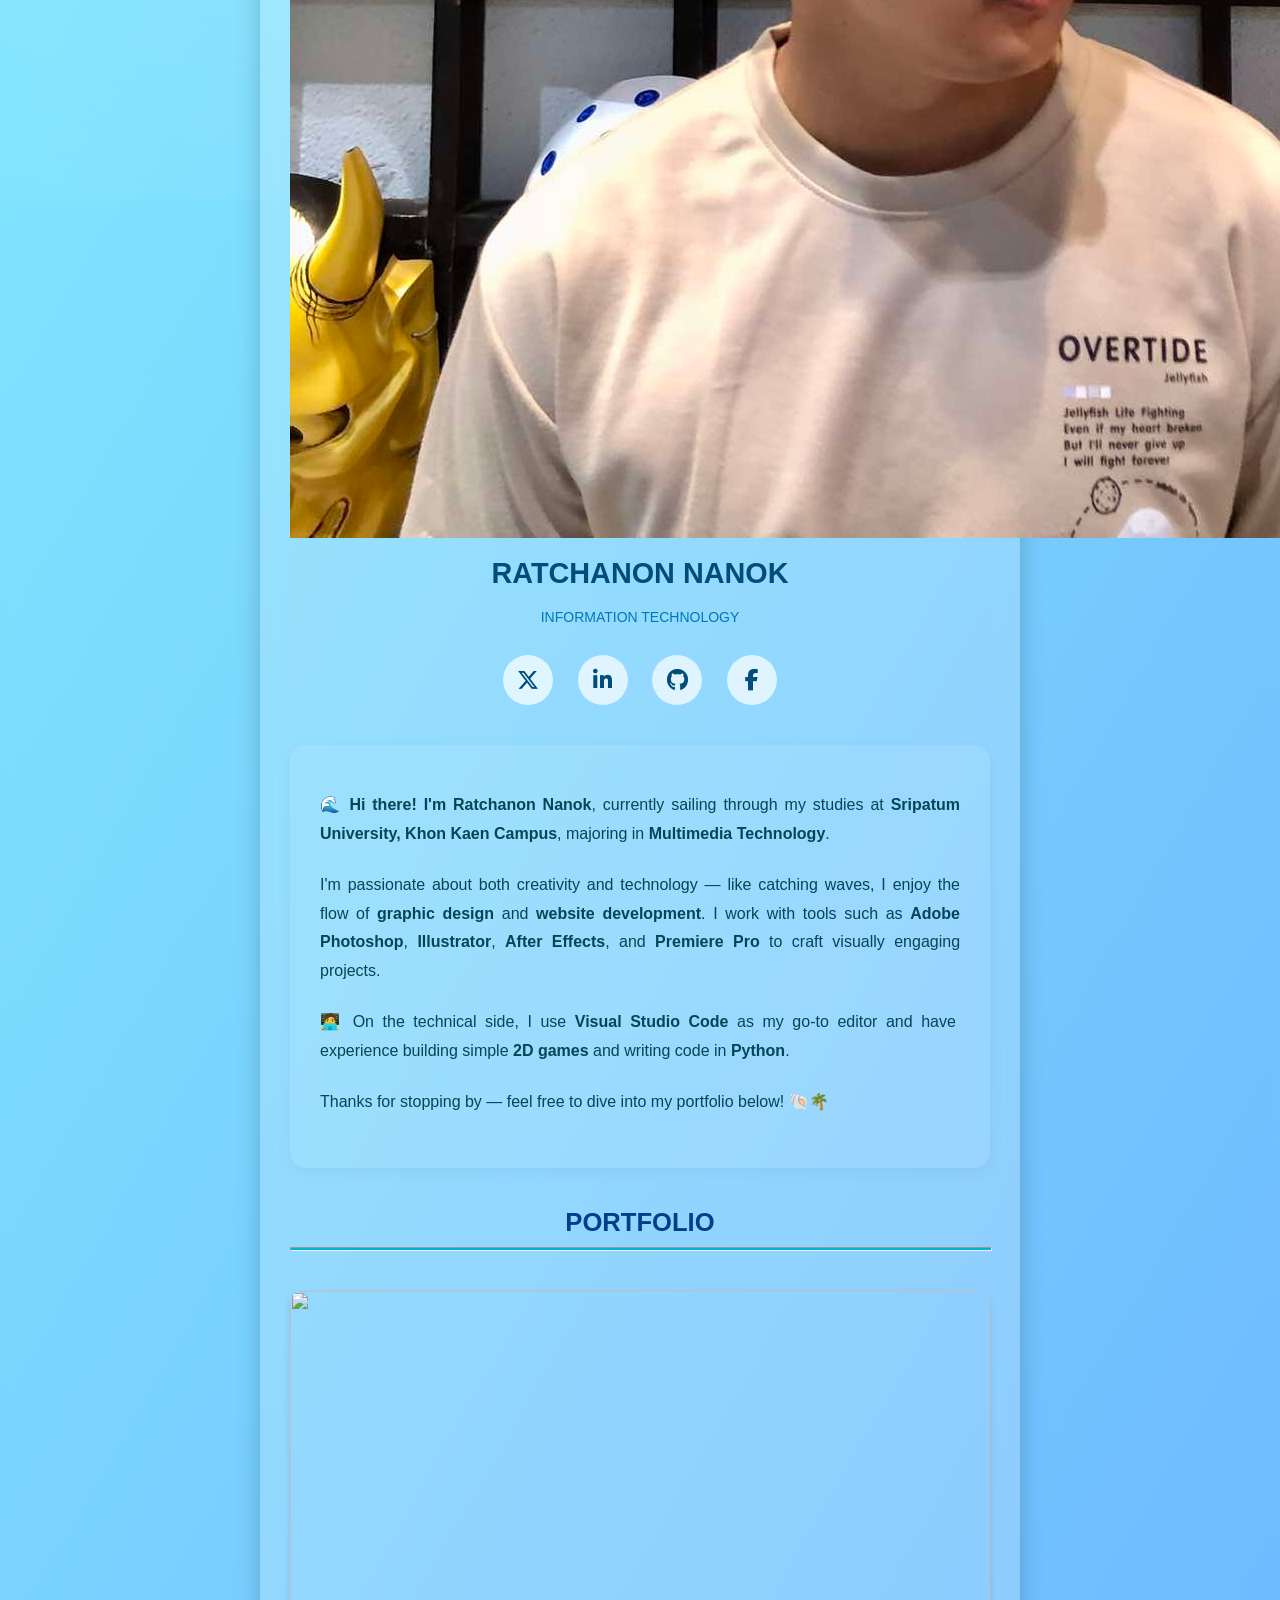
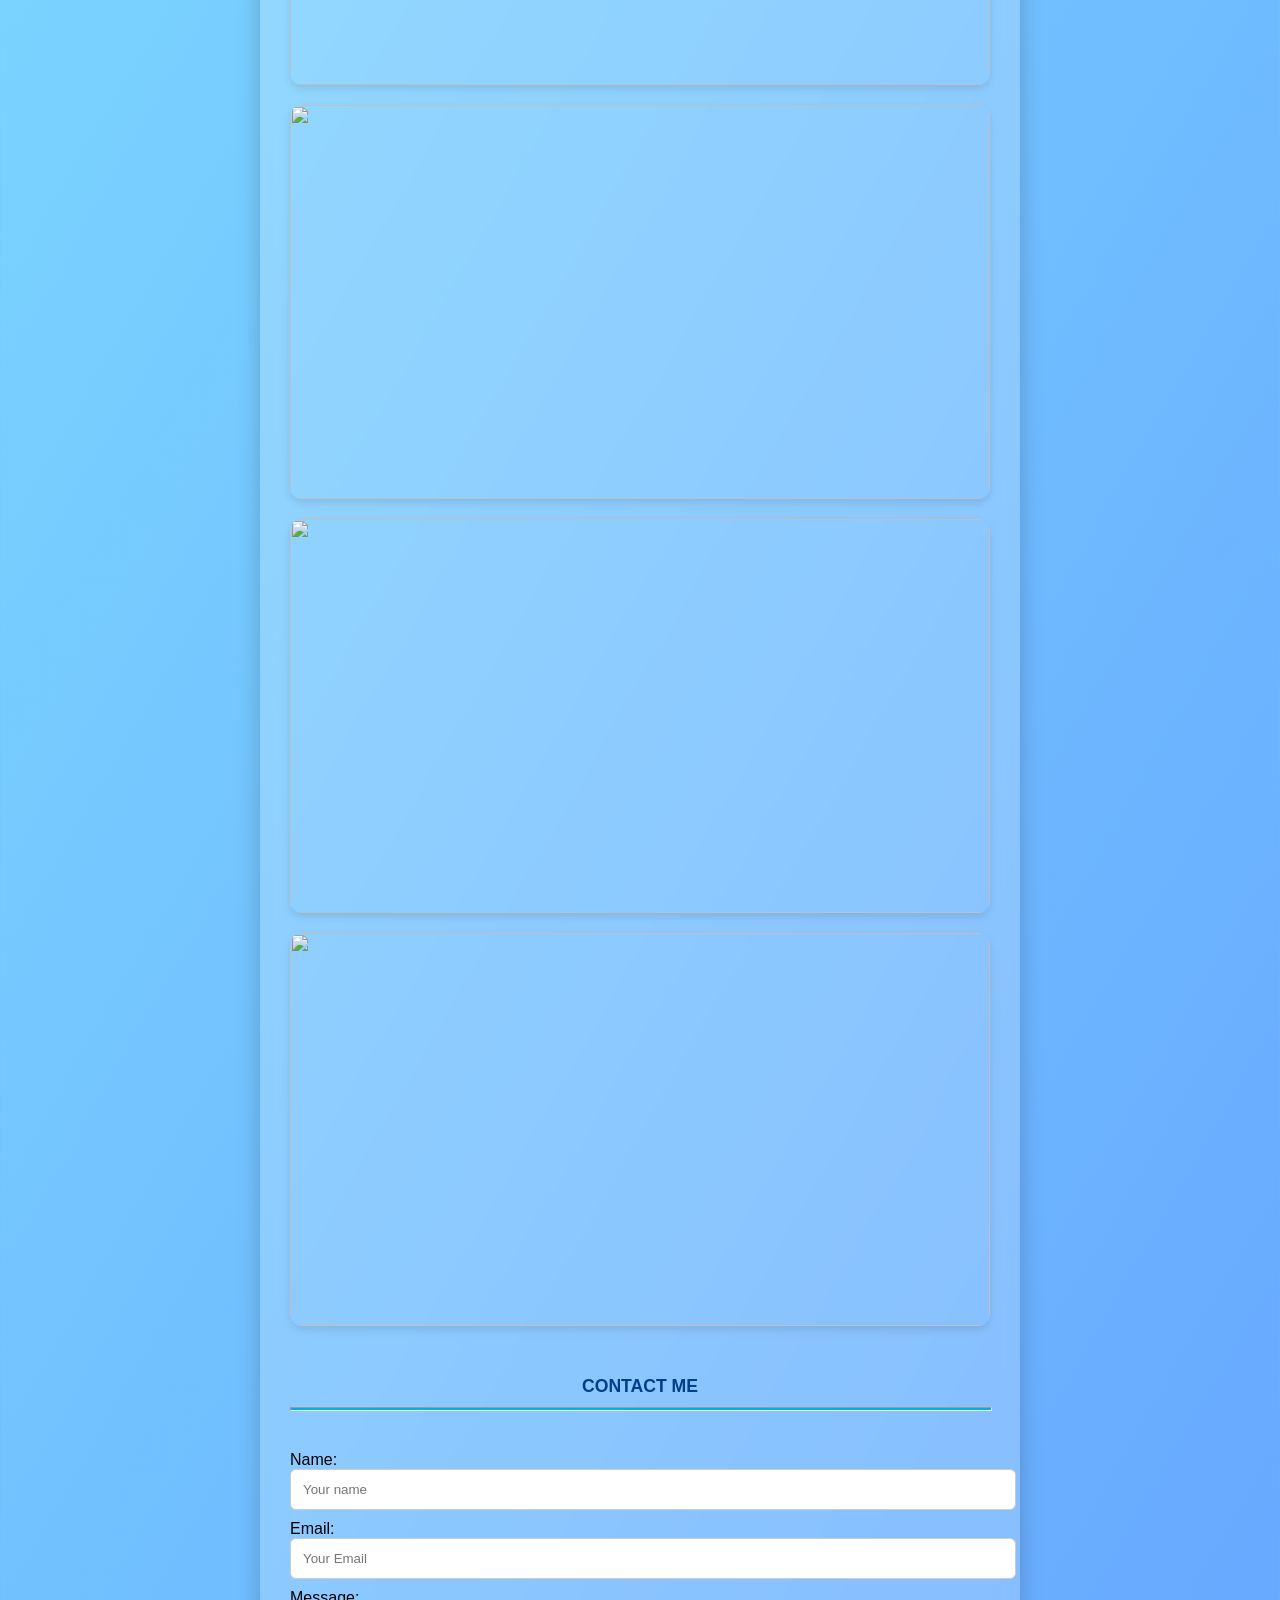
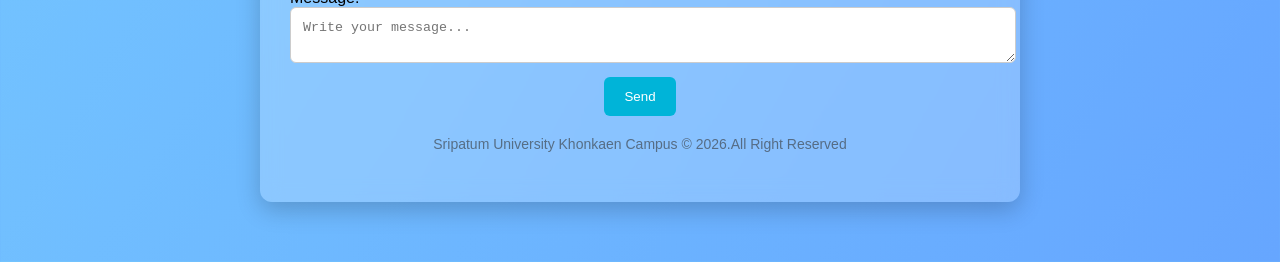
==== commit 2f91db05: "Update index.html" ====
--- a/public/index.html
+++ b/public/index.html
@@ -33,7 +33,7 @@
   <div class="bg-wave"></div> <!-- ใส่ background ที่ลอยอยู่ -->
   <div class="container">
 
-        <img src="image/profile.jpg" alt="profile">
+        <img src="public/image/profile.jpg" alt="profile">
         <h1 class="name">Ratchanon Nanok</h1>
         <span class="slogan">Information Technology</span>
         <div class="social-img">
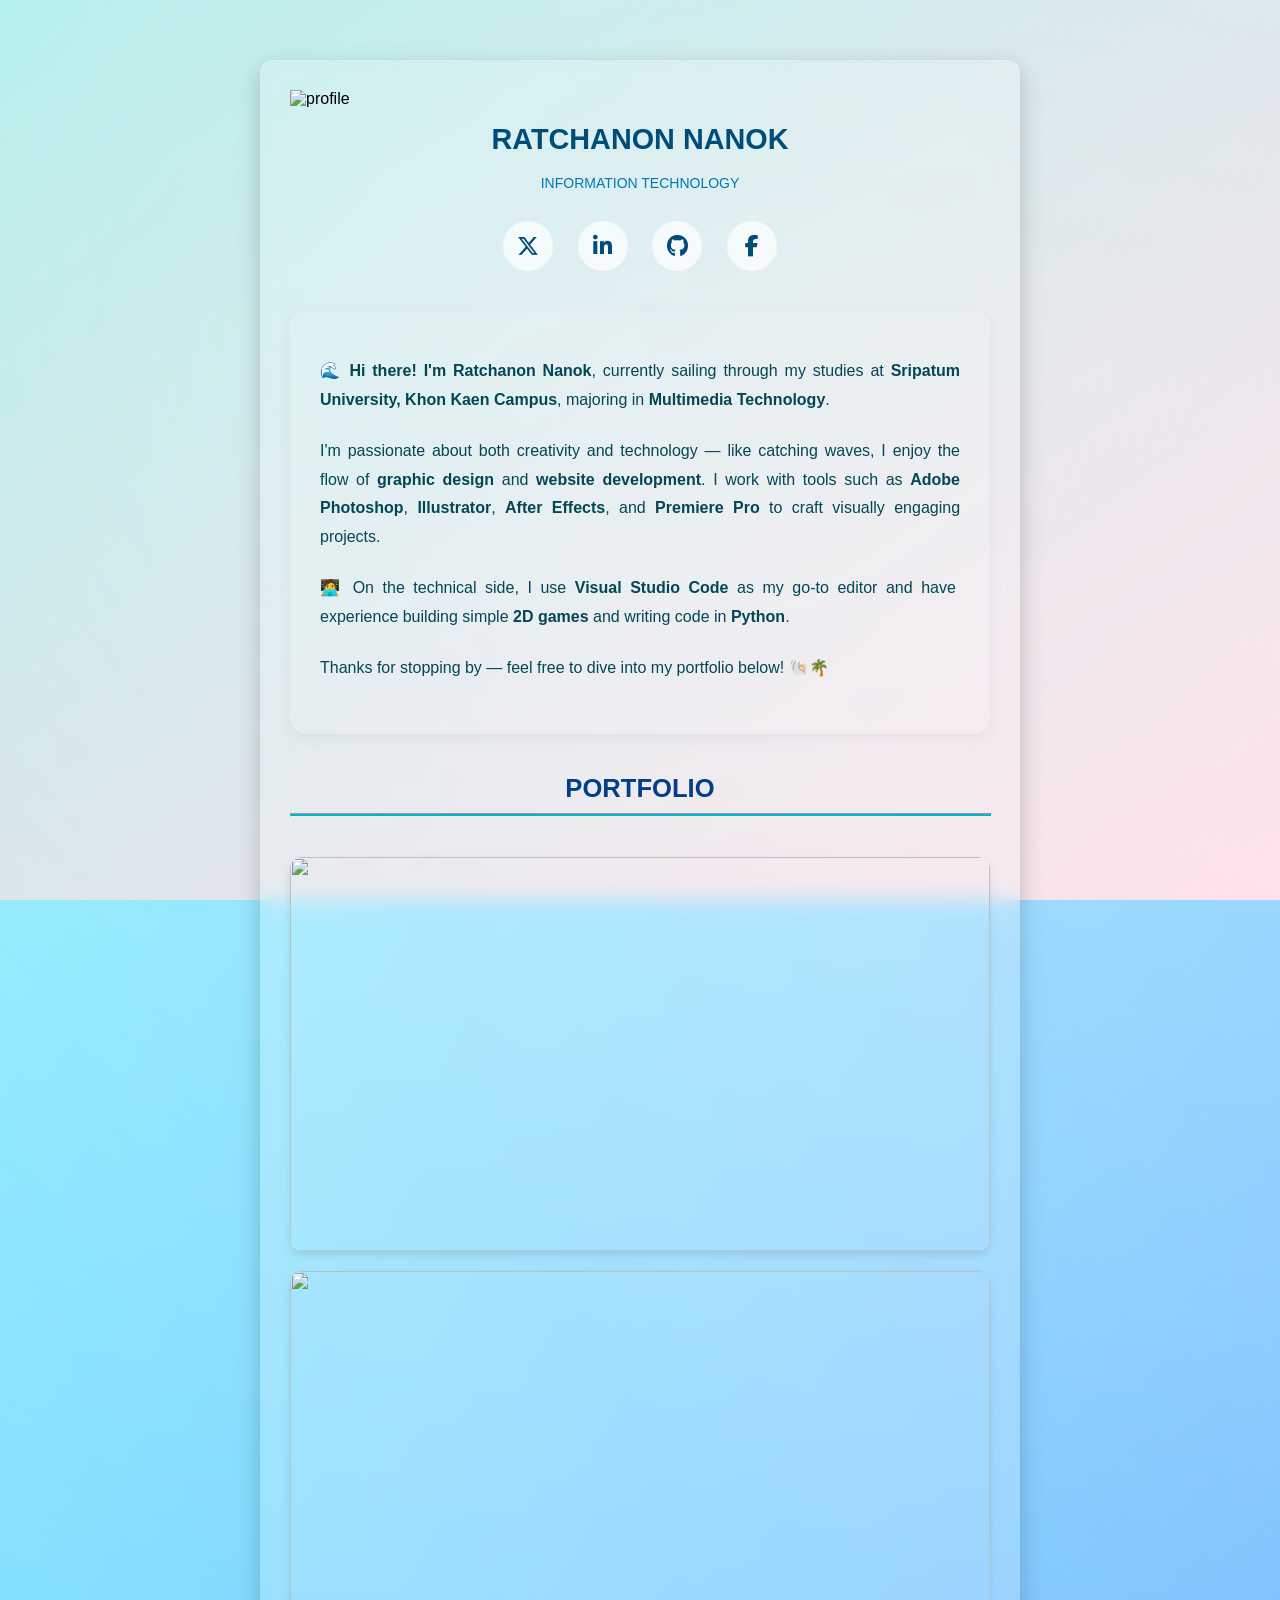
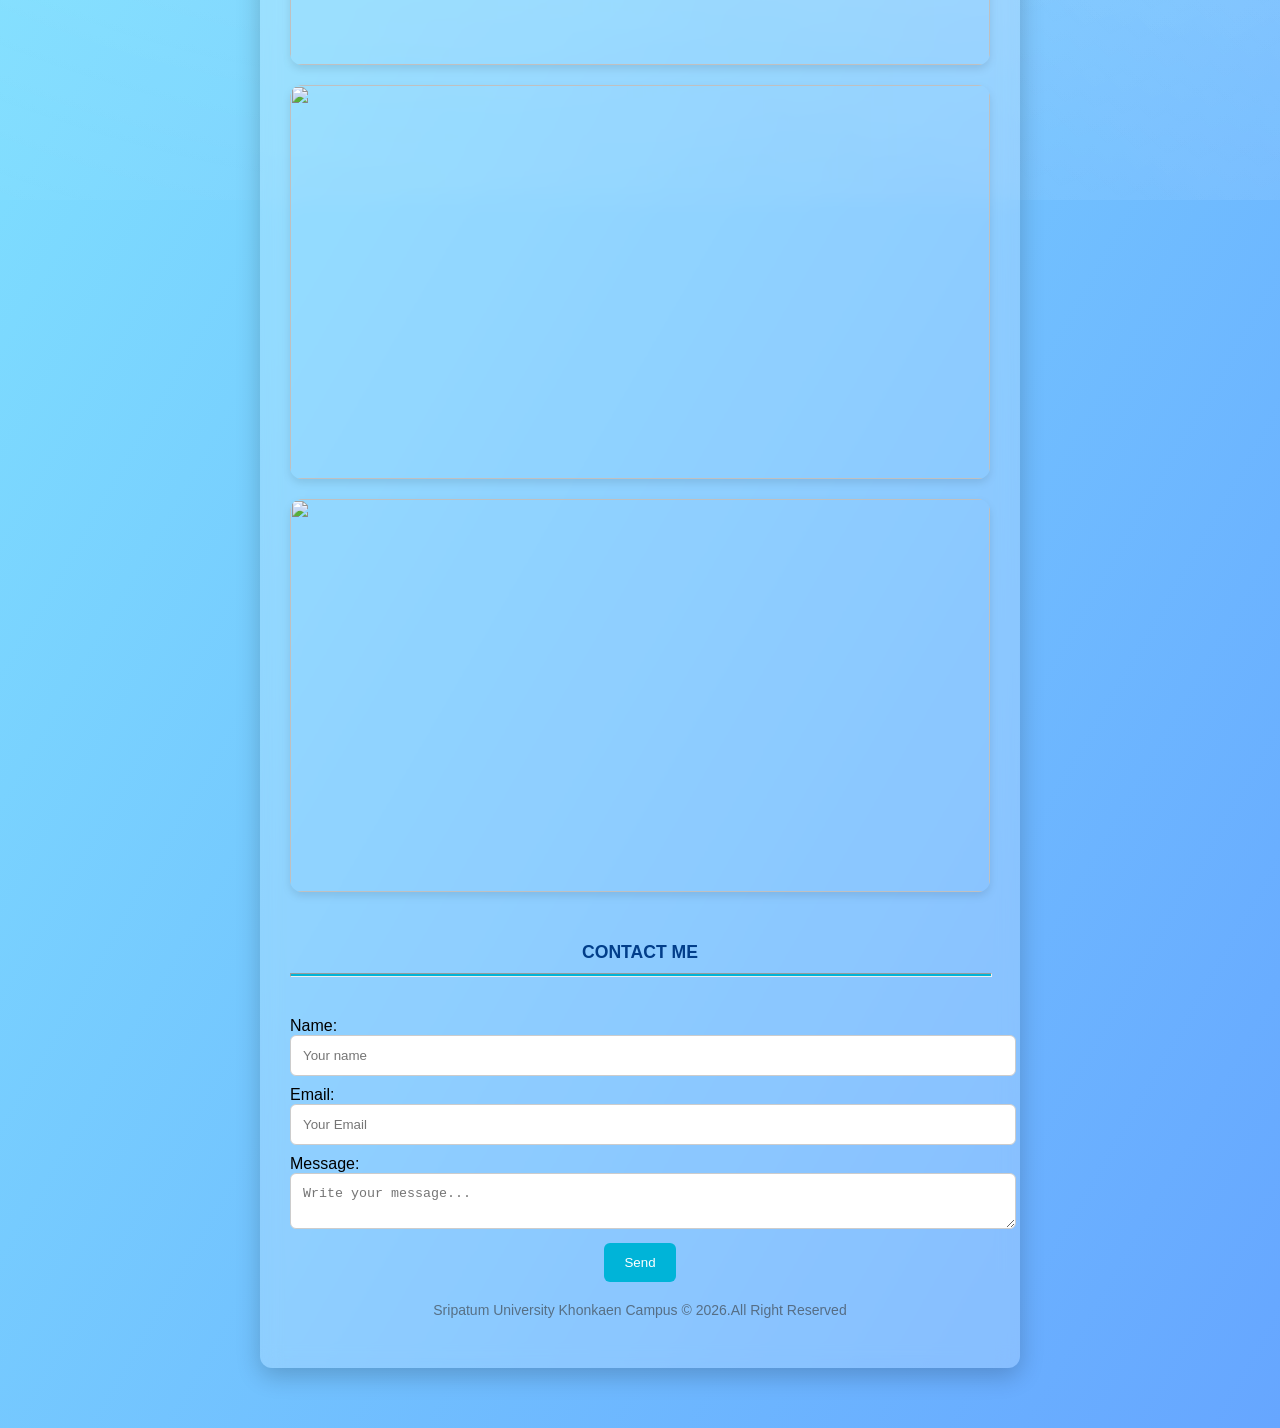
==== commit 05cd9a39: "Update index.html" ====
--- a/public/index.html
+++ b/public/index.html
@@ -33,7 +33,7 @@
   <div class="bg-wave"></div> <!-- ใส่ background ที่ลอยอยู่ -->
   <div class="container">
 
-        <img src="public/image/profile.jpg" alt="profile">
+        <img src="image/profile.jpg" alt="profile">
         <h1 class="name">Ratchanon Nanok</h1>
         <span class="slogan">Information Technology</span>
         <div class="social-img">
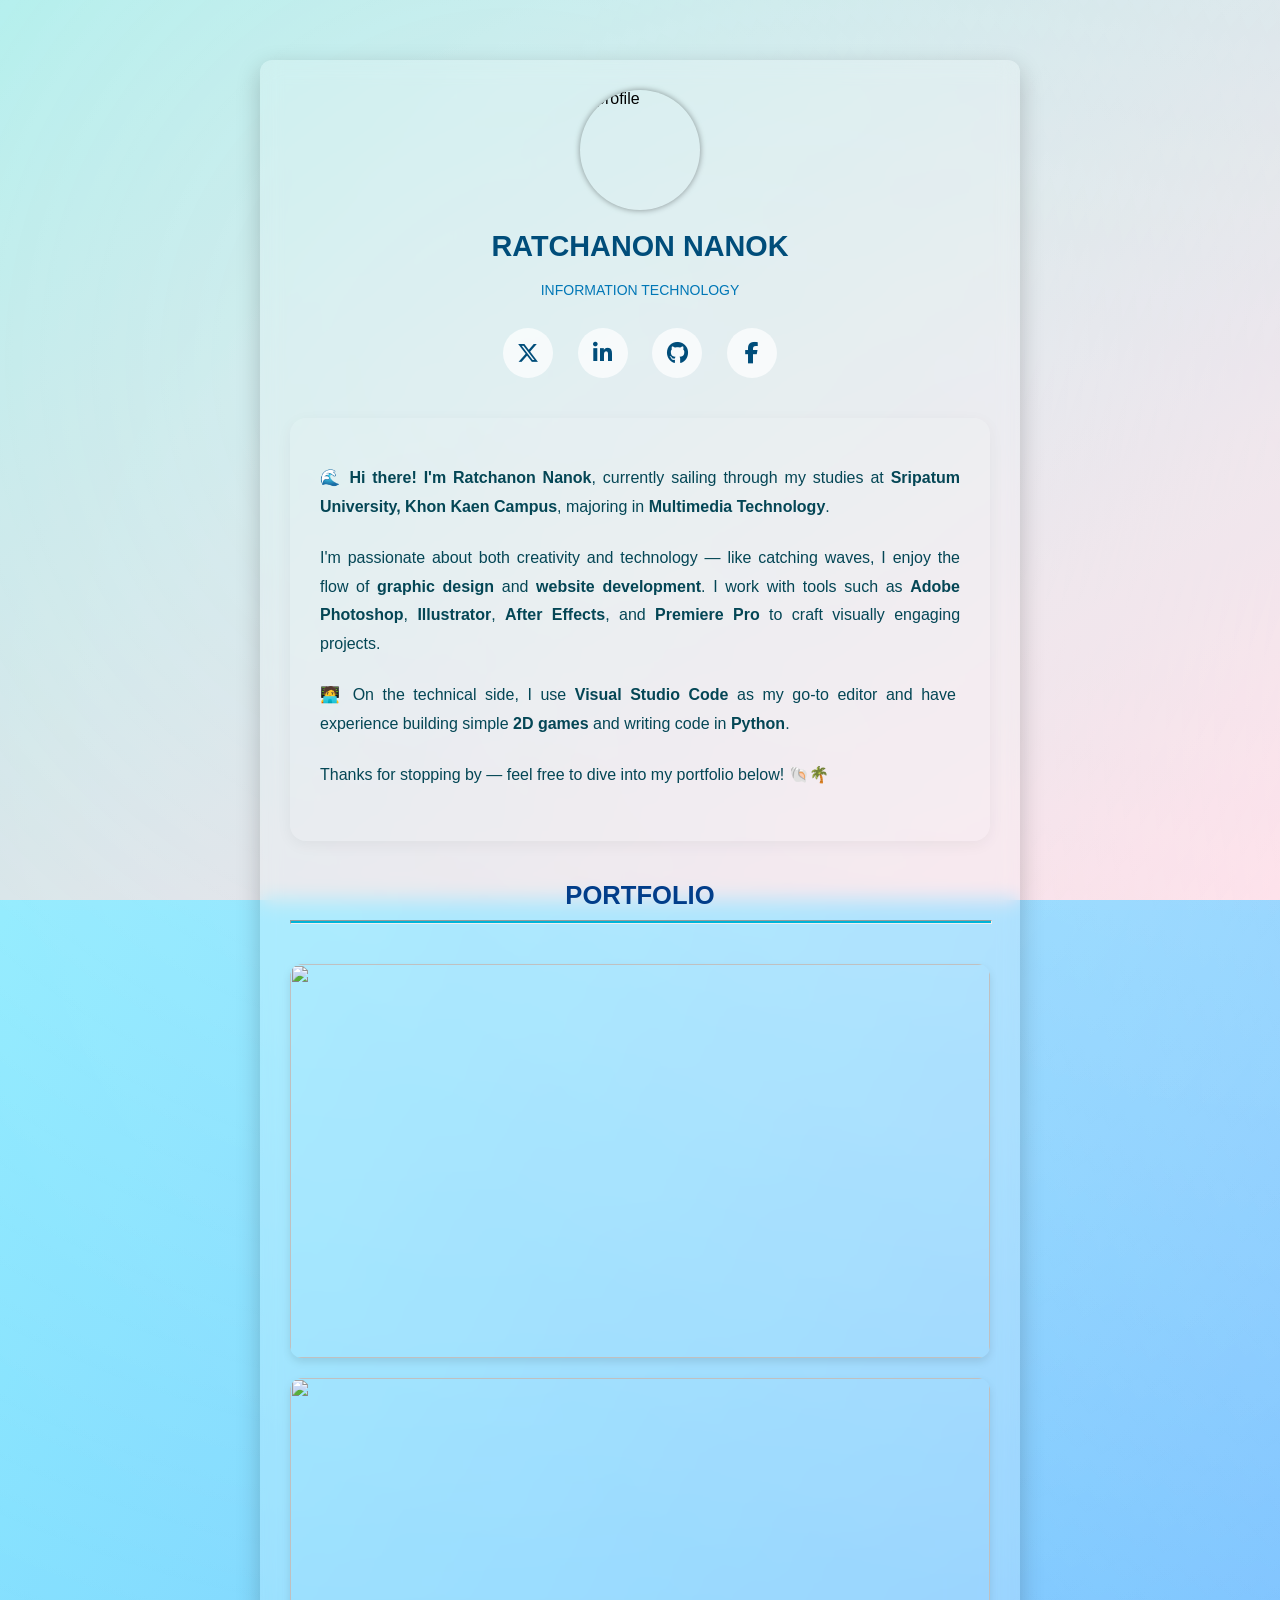
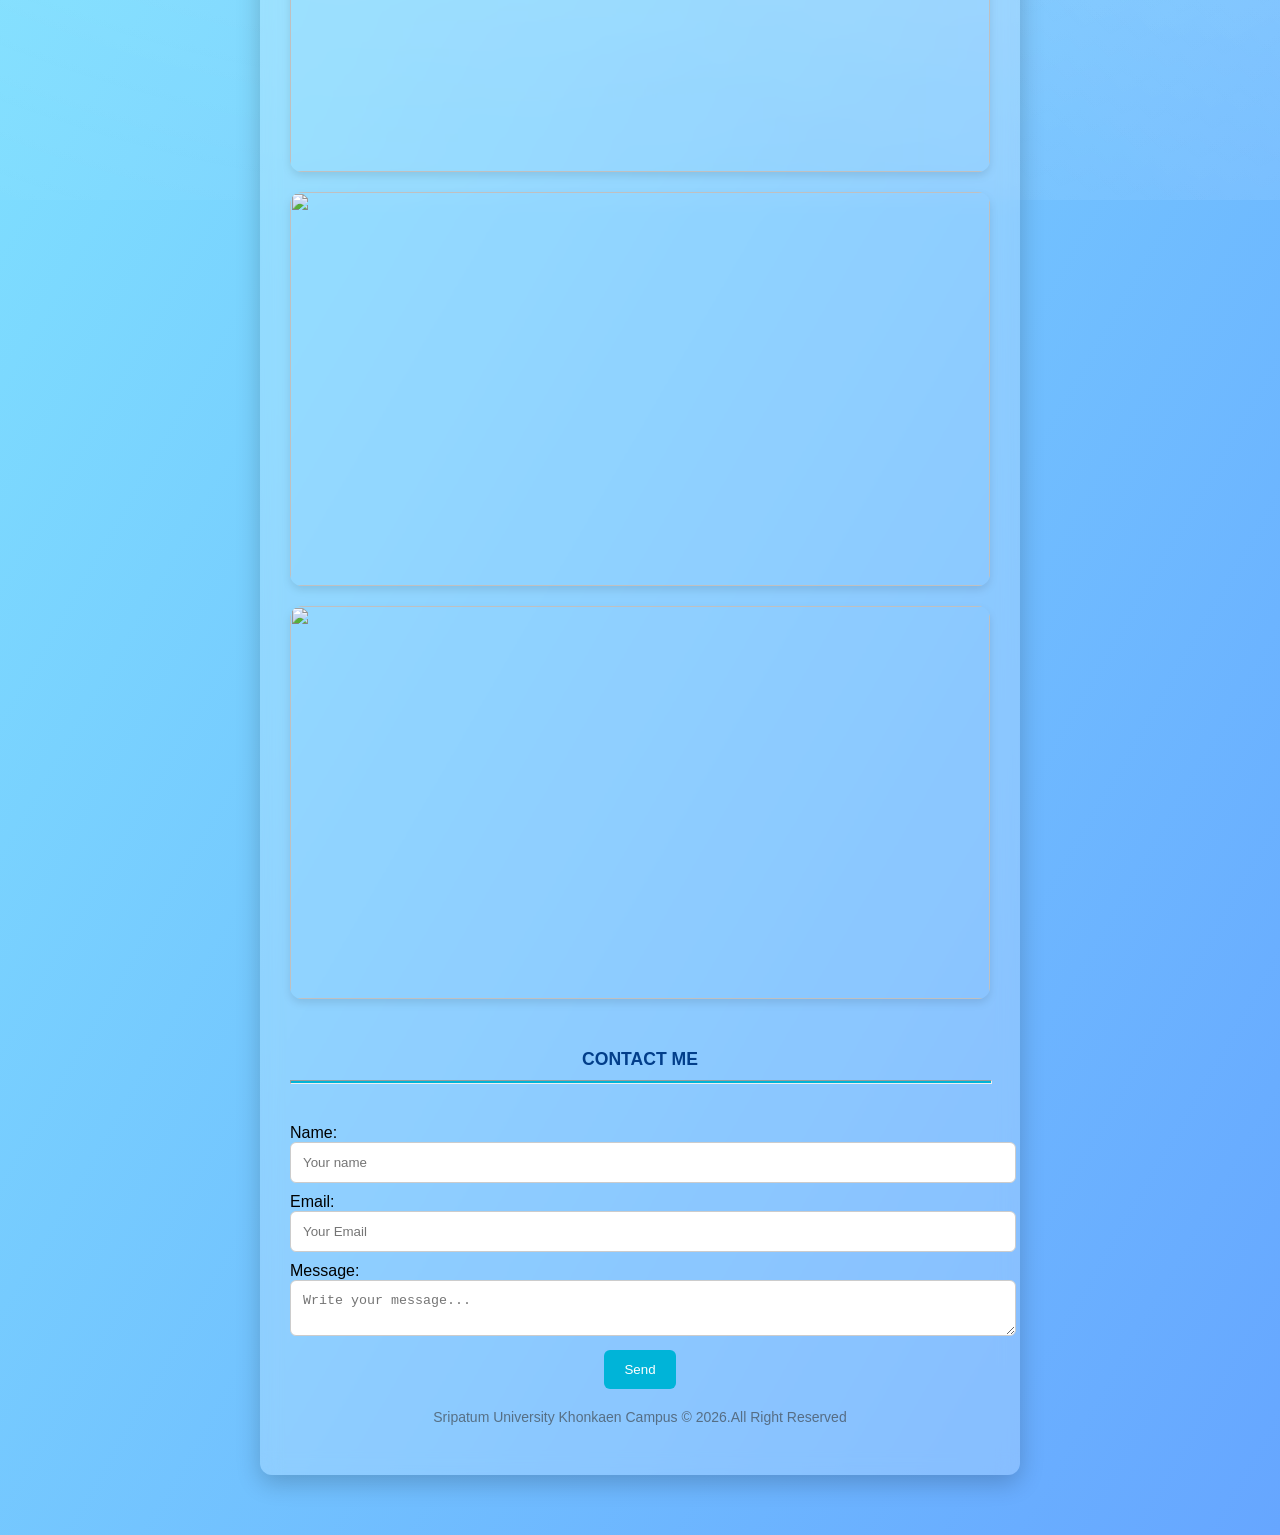
==== commit c7f655c1: "Update index.html" ====
--- a/public/index.html
+++ b/public/index.html
@@ -33,7 +33,7 @@
   <div class="bg-wave"></div> <!-- ใส่ background ที่ลอยอยู่ -->
   <div class="container">
 
-        <img src="image/profile.jpg" alt="profile">
+        <img src="public/public/image/profile.jpg" alt="profile">
         <h1 class="name">Ratchanon Nanok</h1>
         <span class="slogan">Information Technology</span>
         <div class="social-img">
--- a/public/style.css
+++ b/public/style.css
@@ -370,3 +370,13 @@
   text-align: center;
   font-size: 1.6rem;
 }
+.container img[alt="profile"] {
+    width: 120px;
+    height: 120px;
+    object-fit: cover;
+    border-radius: 50%;
+    display: block;
+    margin: 0 auto 20px;
+    box-shadow: 0 0 6px rgba(0, 0, 0, 0.4);
+}
+
